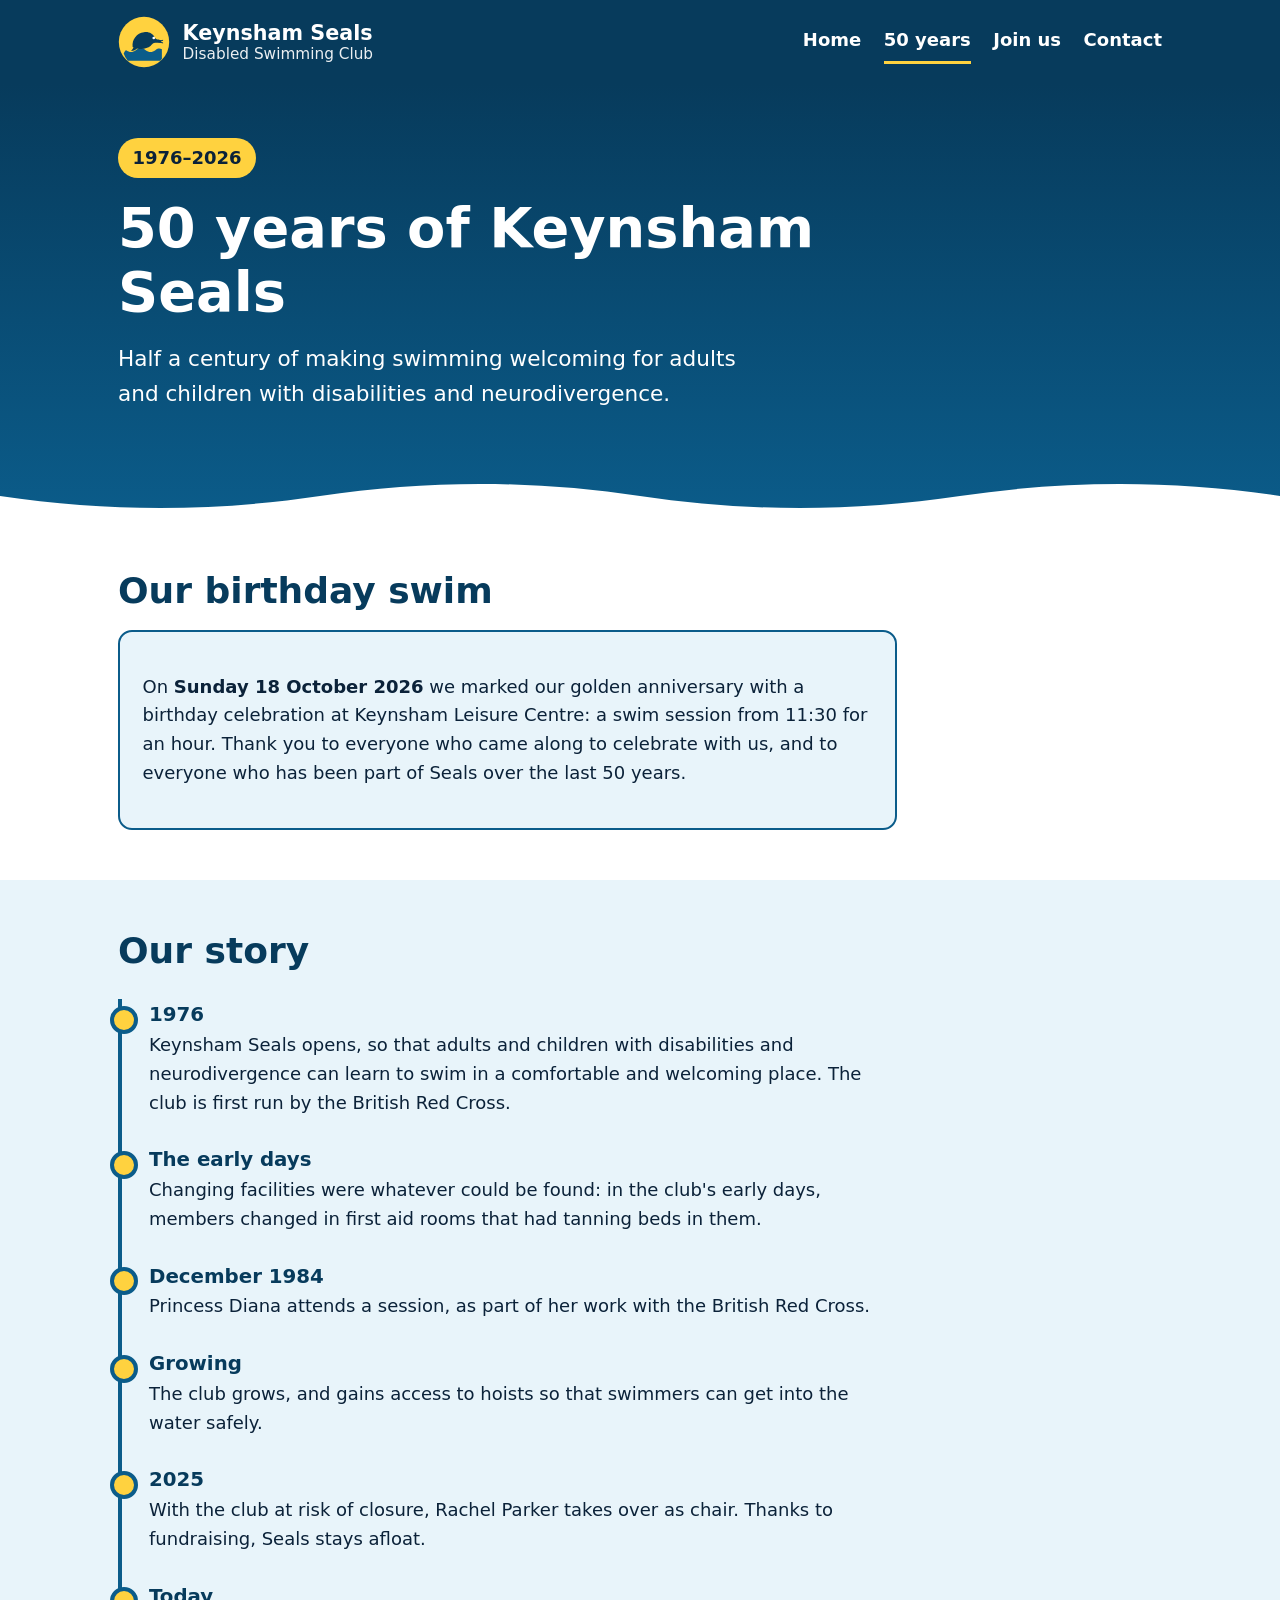
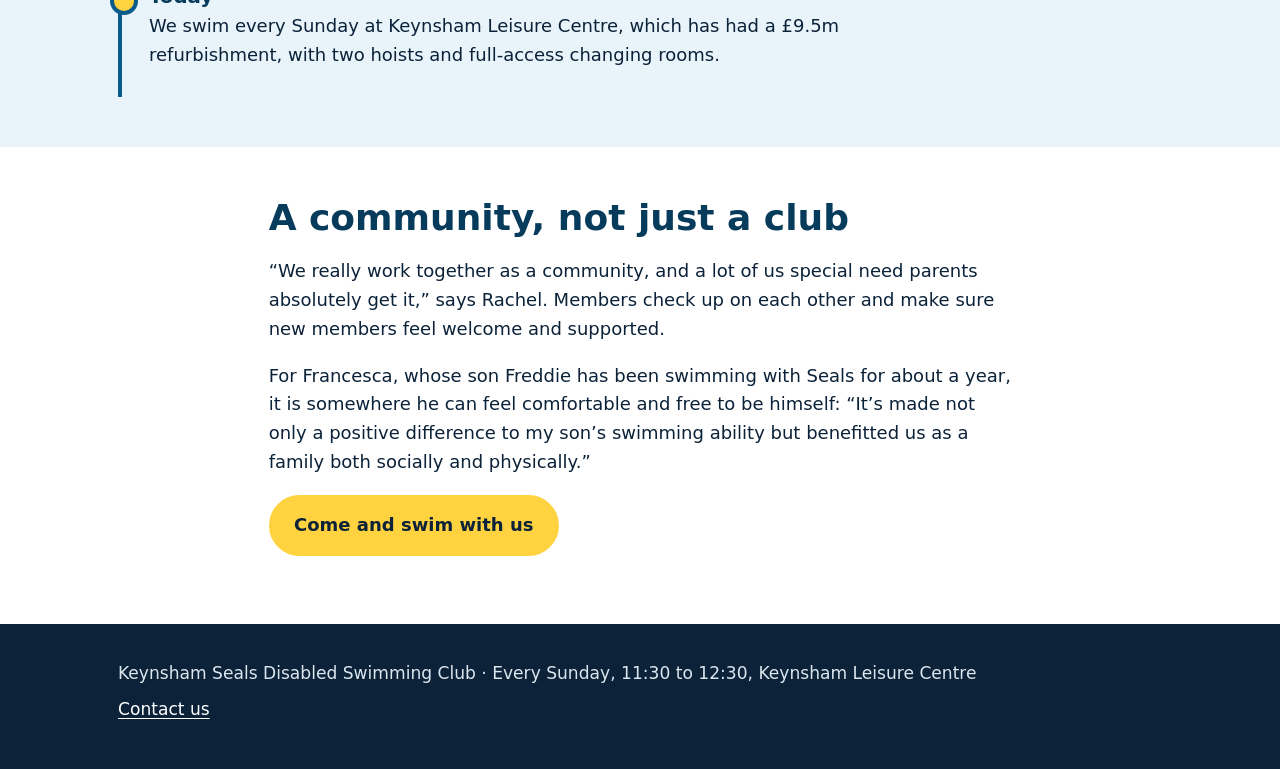
==== 50-years.html @ 0f0147cb "Keynsham Seals website: home page and 50 years page A plain HTML and CSS site for Keynsham Seals Dis" ====
<!doctype html>
<html lang="en-GB">
<head>
  <meta charset="utf-8">
  <meta name="viewport" content="width=device-width, initial-scale=1">
  <title>50 years of Keynsham Seals</title>
  <meta name="description" content="Keynsham Seals Disabled Swimming Club celebrated 50 years with a birthday swim at Keynsham Leisure Centre on Sunday 18 October 2026.">
  <link rel="icon" href="img/seal.svg" type="image/svg+xml">
  <link rel="stylesheet" href="css/site.css">
  <meta property="og:title" content="50 years of Keynsham Seals">
  <meta property="og:description" content="From 1976 to our birthday swim on 18 October 2026.">
  <meta property="og:type" content="article">
  <meta property="og:url" content="https://keynshamseals.org/50-years.html">
</head>
<body>
  <a class="skip-link" href="#main">Skip to content</a>

  <header class="site-header">
    <div class="wrap">
      <a class="brand" href="./">
        <img src="img/seal.svg" alt="" width="52" height="52">
        <span>Keynsham Seals<small>Disabled Swimming Club</small></span>
      </a>
      <nav class="site-nav" aria-label="Main">
        <ul>
          <li><a href="./">Home</a></li>
          <li><a href="50-years.html" aria-current="page">50 years</a></li>
          <li><a href="./#join">Join us</a></li>
          <li><a href="./#contact">Contact</a></li>
        </ul>
      </nav>
    </div>
  </header>

  <main id="main">
    <div class="hero">
      <div class="wrap">
        <span class="badge">1976–2026</span>
        <h1>50 years of Keynsham Seals</h1>
        <p>Half a century of making swimming welcoming for adults and children with disabilities and neurodivergence.</p>
      </div>
      <svg class="waves" viewBox="0 0 1440 48" preserveAspectRatio="none" aria-hidden="true" focusable="false">
        <path d="M0 24c120 16 240 16 360 0s240-16 360 0 240 16 360 0 240-16 360 0v24H0z" fill="#ffffff"/>
      </svg>
    </div>

    <section aria-labelledby="birthday-heading">
      <div class="wrap">
        <h2 id="birthday-heading">Our birthday swim</h2>
        <div class="notice">
          <p>On <strong>Sunday 18 October 2026</strong> we marked our golden anniversary with a birthday celebration at Keynsham Leisure Centre: a swim session from 11:30 for an hour. Thank you to everyone who came along to celebrate with us, and to everyone who has been part of Seals over the last 50 years.</p>
        </div>
      </div>
    </section>

    <section class="tint" aria-labelledby="story-heading">
      <div class="wrap">
        <h2 id="story-heading">Our story</h2>
        <ol class="timeline">
          <li>
            <span class="when">1976</span>
            Keynsham Seals opens, so that adults and children with disabilities and neurodivergence can learn to swim in a comfortable and welcoming place. The club is first run by the British Red Cross.
          </li>
          <li>
            <span class="when">The early days</span>
            Changing facilities were whatever could be found: in the club's early days, members changed in first aid rooms that had tanning beds in them.
          </li>
          <li>
            <span class="when">December 1984</span>
            Princess Diana attends a session, as part of her work with the British Red Cross.
          </li>
          <li>
            <span class="when">Growing</span>
            The club grows, and gains access to hoists so that swimmers can get into the water safely.
          </li>
          <li>
            <span class="when">2025</span>
            With the club at risk of closure, Rachel Parker takes over as chair. Thanks to fundraising, Seals stays afloat.
          </li>
          <li>
            <span class="when">Today</span>
            We swim every Sunday at Keynsham Leisure Centre, which has had a £9.5m refurbishment, with two hoists and full-access changing rooms.
          </li>
        </ol>
      </div>
    </section>

    <section aria-labelledby="community-heading">
      <div class="wrap prose">
        <h2 id="community-heading">A community, not just a club</h2>
        <p>“We really work together as a community, and a lot of us special need parents absolutely get it,” says Rachel. Members check up on each other and make sure new members feel welcome and supported.</p>
        <p>For Francesca, whose son Freddie has been swimming with Seals for about a year, it is somewhere he can feel comfortable and free to be himself: “It’s made not only a positive difference to my son’s swimming ability but benefitted us as a family both socially and physically.”</p>
        <p><a class="button" href="./#join">Come and swim with us</a></p>
      </div>
    </section>
  </main>

  <footer class="site-footer">
    <div class="wrap">
      <p>Keynsham Seals Disabled Swimming Club · Every Sunday, 11:30 to 12:30, Keynsham Leisure Centre</p>
      <p><a href="./#contact">Contact us</a></p>
    </div>
  </footer>
</body>
</html>
---- css/site.css ----
/* Keynsham Seals: one stylesheet for every page. Large type, strong contrast (every text colour passes
   WCAG AA on its background), visible focus, and nothing that moves for anyone who asks for less motion. */

:root {
  --ink: #0b2239;
  --ink-soft: #33495f;
  --paper: #ffffff;
  --sea: #0b5c8a;
  --sea-deep: #073b5c;
  --foam: #e8f4fa;
  --sun: #ffd23f;
  --line: #c9dbe6;
  --focus: #ffbf00;
  --radius: 14px;
  --measure: 68ch;
  font-size: 112.5%;
}

* { box-sizing: border-box; }

html { scroll-behavior: smooth; }
@media (prefers-reduced-motion: reduce) { html { scroll-behavior: auto; } }

body {
  margin: 0;
  background: var(--paper);
  color: var(--ink);
  font-family: system-ui, -apple-system, "Segoe UI", Roboto, "Helvetica Neue", Arial, sans-serif;
  line-height: 1.6;
}

a { color: var(--sea); text-underline-offset: 0.18em; }
a:hover { color: var(--sea-deep); }
:focus-visible { outline: 4px solid var(--focus); outline-offset: 3px; border-radius: 4px; }

.skip-link {
  position: absolute; left: 1rem; top: -4rem; z-index: 10;
  background: var(--ink); color: var(--paper); padding: 0.75rem 1rem; border-radius: 8px;
}
.skip-link:focus { top: 1rem; }

.wrap { max-width: 1080px; margin: 0 auto; padding: 0 1rem; }

/* Header and navigation */
.site-header { background: var(--sea-deep); color: var(--paper); }
.site-header .wrap { display: flex; flex-wrap: wrap; align-items: center; justify-content: space-between; gap: 0.75rem; padding-top: 0.9rem; padding-bottom: 0.9rem; }
.brand { display: flex; align-items: center; gap: 0.7rem; color: var(--paper); text-decoration: none; font-weight: 700; font-size: 1.15rem; line-height: 1.2; }
.brand:hover { color: var(--paper); }
.brand img { width: 52px; height: 52px; flex: none; }
.brand small { display: block; font-weight: 400; font-size: 0.85rem; opacity: 0.92; }
.site-nav ul { list-style: none; margin: 0; padding: 0; display: flex; flex-wrap: wrap; gap: 0.25rem 1.25rem; }
.site-nav a { color: var(--paper); font-weight: 600; text-decoration: none; padding: 0.35rem 0; display: inline-block; border-bottom: 3px solid transparent; }
.site-nav a:hover, .site-nav a[aria-current="page"] { border-bottom-color: var(--sun); color: var(--paper); }

/* Hero */
.hero { background: linear-gradient(180deg, var(--sea-deep) 0%, var(--sea) 100%); color: var(--paper); padding: 3rem 0 4.5rem; position: relative; overflow: hidden; }
.hero h1 { font-size: clamp(2rem, 5vw, 3.1rem); line-height: 1.15; margin: 0 0 1rem; max-width: 20ch; }
.hero p { font-size: 1.2rem; max-width: 46ch; margin: 0 0 1.5rem; }
.hero .waves { position: absolute; left: 0; right: 0; bottom: -1px; width: 100%; height: 48px; display: block; }

.badge { display: inline-block; background: var(--sun); color: var(--ink); font-weight: 700; padding: 0.3rem 0.8rem; border-radius: 999px; margin-bottom: 1rem; }

.button { display: inline-block; background: var(--sun); color: var(--ink); font-weight: 700; text-decoration: none; padding: 0.8rem 1.3rem; border-radius: 999px; border: 2px solid var(--sun); }
.button:hover { background: var(--paper); color: var(--ink); }
.button.ghost { background: transparent; color: var(--paper); border-color: var(--paper); margin-left: 0.5rem; }
.button.ghost:hover { background: var(--paper); color: var(--ink); }

/* Sections */
main section { padding: 2.75rem 0; }
main section.tint { background: var(--foam); }
h2 { font-size: clamp(1.5rem, 3.5vw, 2rem); line-height: 1.2; margin: 0 0 1rem; color: var(--sea-deep); }
h3 { font-size: 1.2rem; margin: 0 0 0.5rem; color: var(--sea-deep); }
.prose { max-width: var(--measure); }
.prose p { margin: 0 0 1rem; }

.cards { display: grid; grid-template-columns: repeat(auto-fit, minmax(240px, 1fr)); gap: 1rem; margin-top: 1.25rem; }
.card { background: var(--paper); border: 2px solid var(--line); border-radius: var(--radius); padding: 1.25rem; }
.card p { margin: 0; }
.card .big { font-size: 1.35rem; font-weight: 700; color: var(--ink); margin-bottom: 0.25rem; }

/* Quotes */
.quotes { display: grid; grid-template-columns: repeat(auto-fit, minmax(280px, 1fr)); gap: 1rem; margin-top: 1.25rem; }
figure.quote { margin: 0; background: var(--paper); border-left: 6px solid var(--sea); border-radius: 0 var(--radius) var(--radius) 0; padding: 1.25rem 1.25rem 1rem; }
figure.quote blockquote { margin: 0 0 0.75rem; font-size: 1.1rem; }
figure.quote figcaption { color: var(--ink-soft); font-size: 0.95rem; }

/* Contact */
.contact-list { list-style: none; padding: 0; margin: 1rem 0 0; display: grid; gap: 0.75rem; }
.contact-list li { display: flex; flex-wrap: wrap; gap: 0.25rem 0.75rem; align-items: baseline; }
.contact-list strong { min-width: 9ch; }
.contact-list a { font-size: 1.15rem; font-weight: 600; word-break: break-word; }

/* Timeline (50 years page) */
.timeline { list-style: none; margin: 1.5rem 0 0; padding: 0; border-left: 4px solid var(--sea); }
.timeline li { position: relative; padding: 0 0 1.5rem 1.5rem; max-width: var(--measure); }
.timeline li::before { content: ""; position: absolute; left: -12px; top: 0.35rem; width: 20px; height: 20px; border-radius: 50%; background: var(--sun); border: 4px solid var(--sea); }
.timeline .when { display: block; font-weight: 700; color: var(--sea-deep); font-size: 1.1rem; }

.notice { background: var(--foam); border: 2px solid var(--sea); border-radius: var(--radius); padding: 1.25rem; max-width: var(--measure); }

/* Footer */
.site-footer { background: var(--ink); color: #dbe6ee; padding: 2rem 0; font-size: 0.95rem; }
.site-footer a { color: #ffffff; }
.site-footer p { margin: 0 0 0.5rem; }

@media (max-width: 560px) {
  .button.ghost { margin: 0.75rem 0 0; }
  .hero { padding: 2.25rem 0 3.75rem; }
}
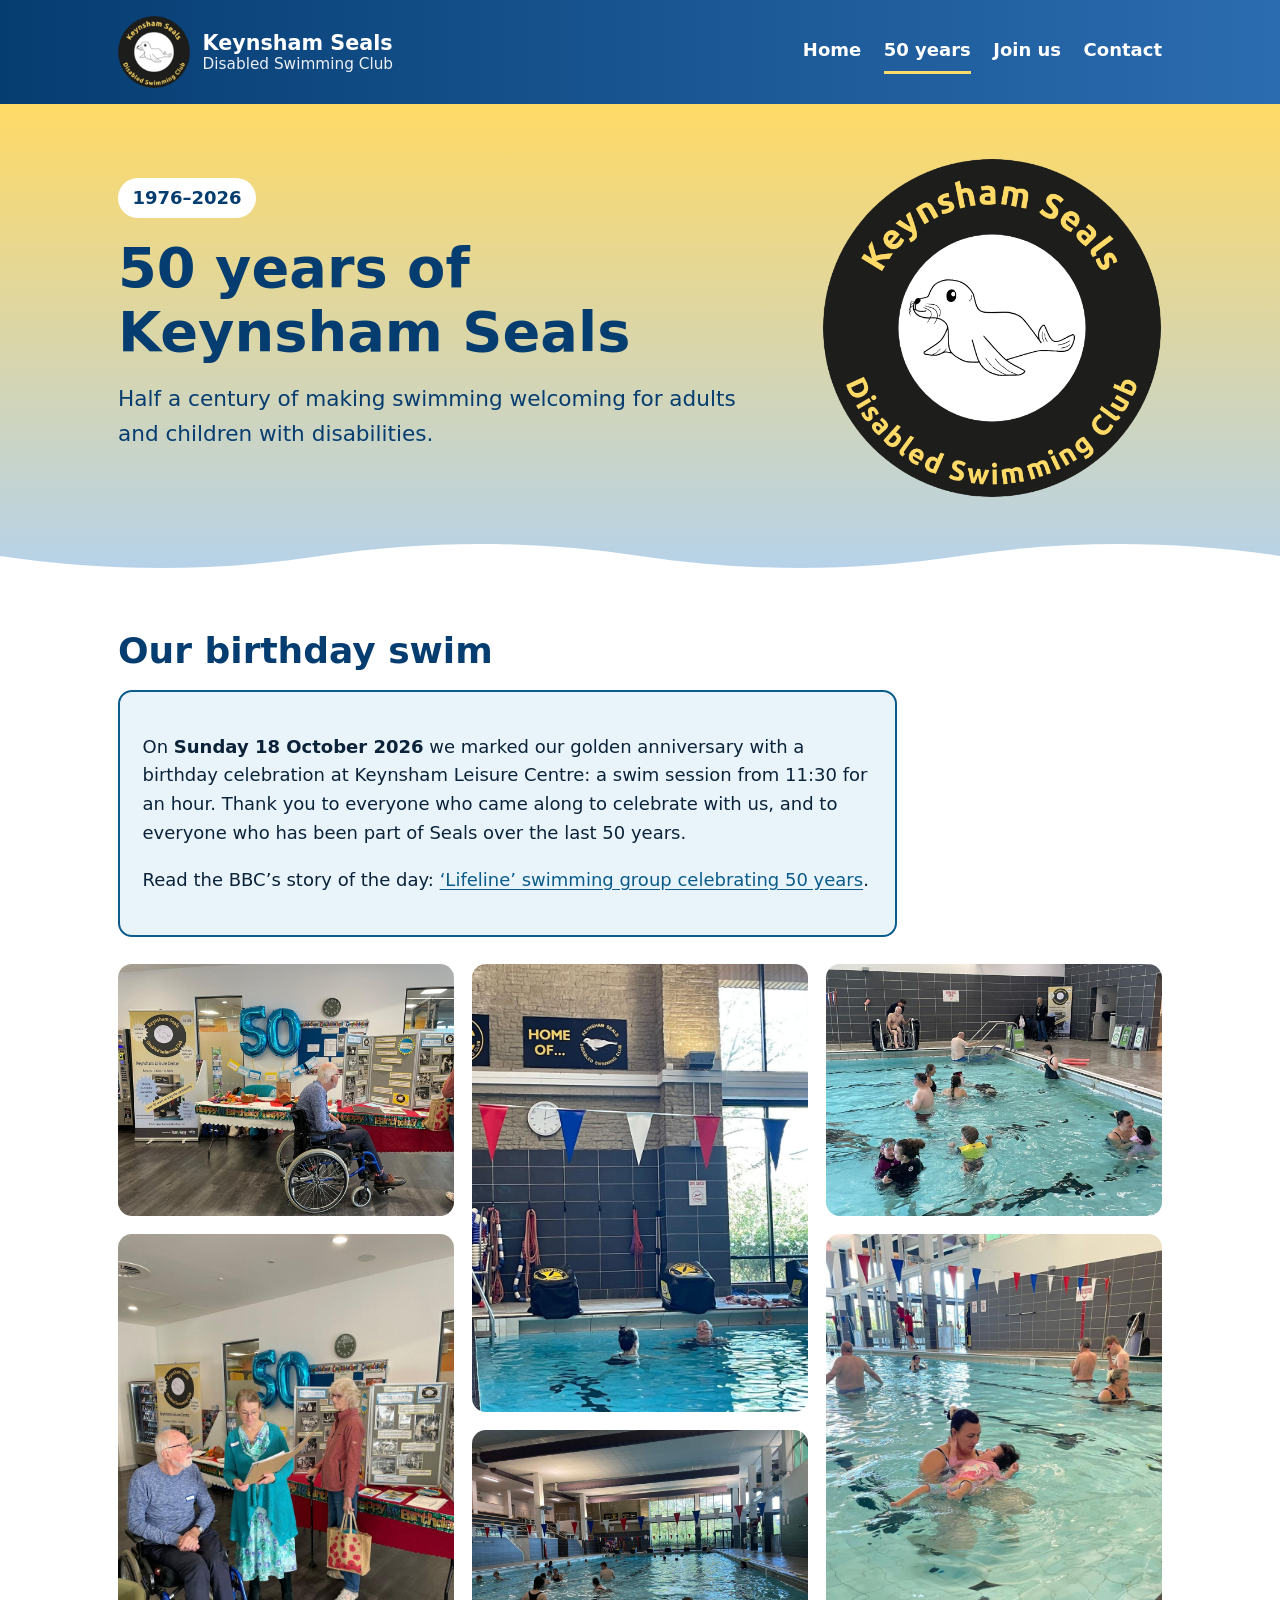
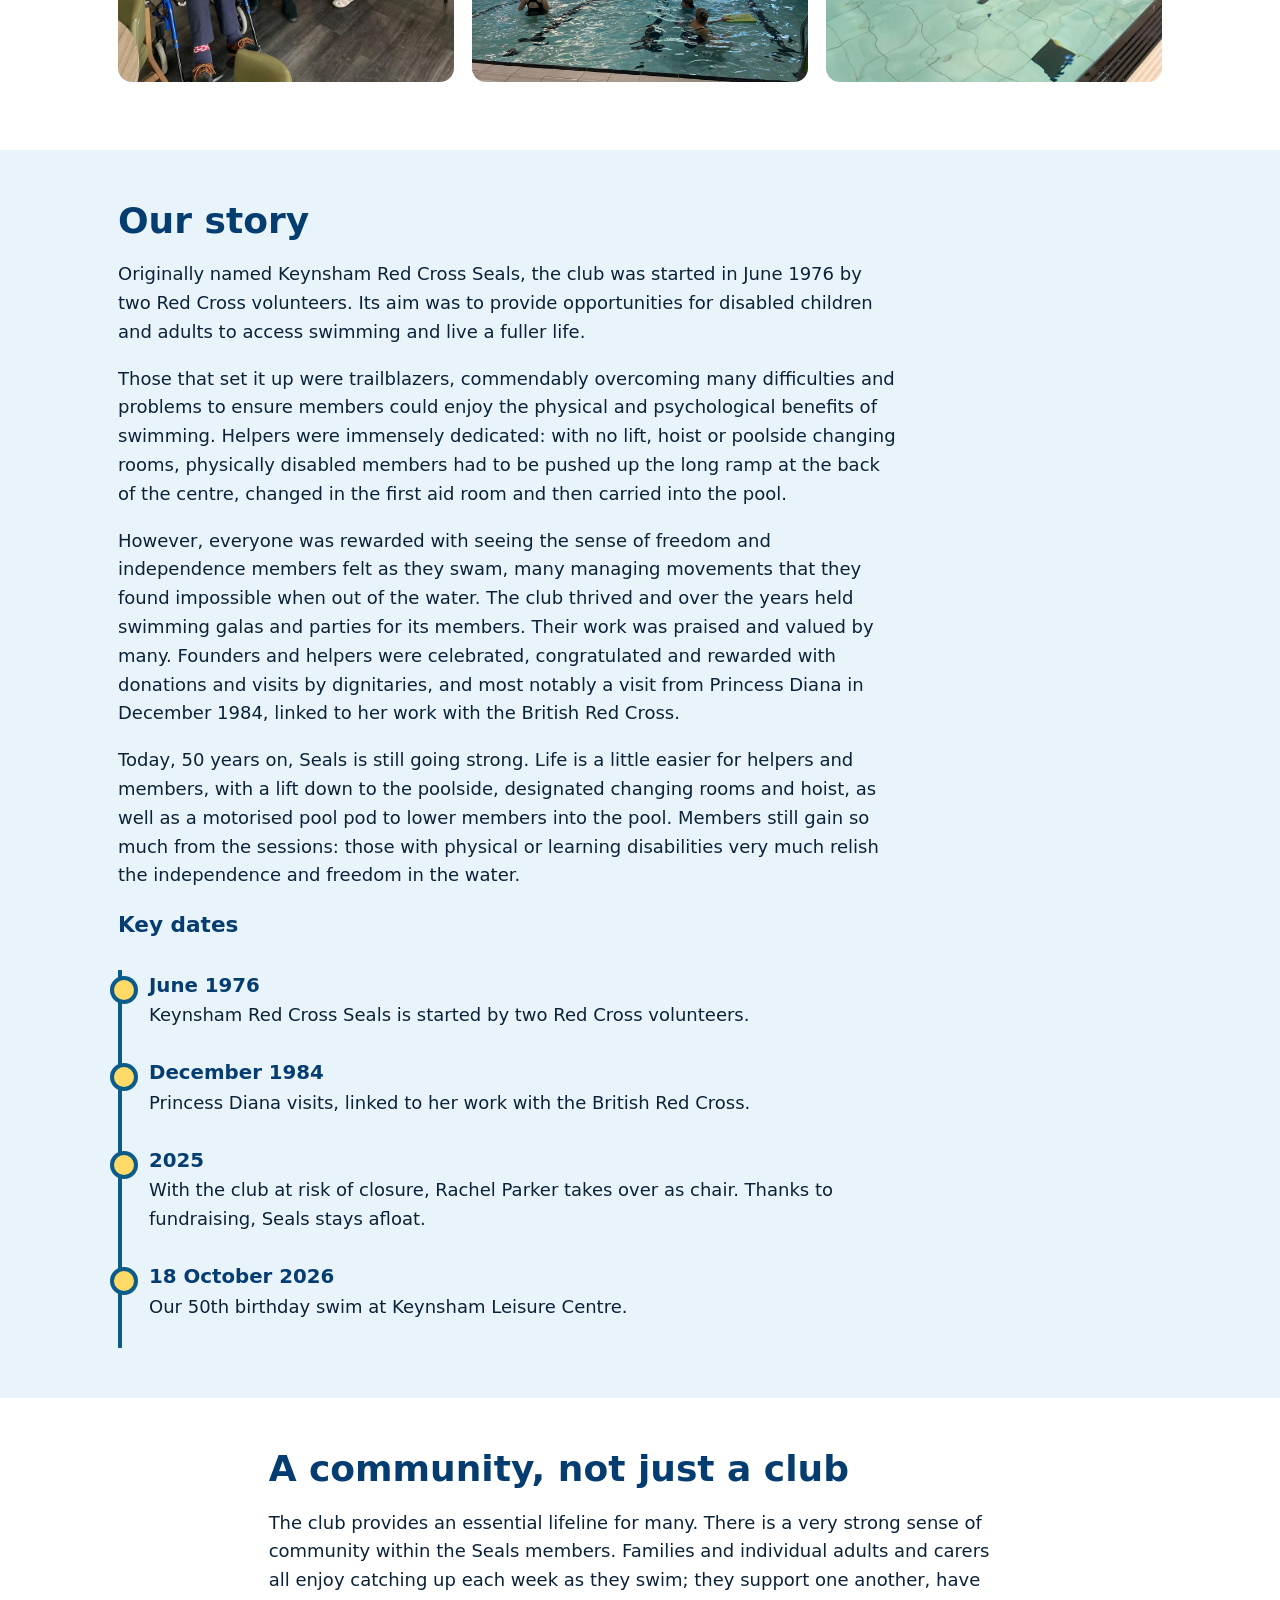
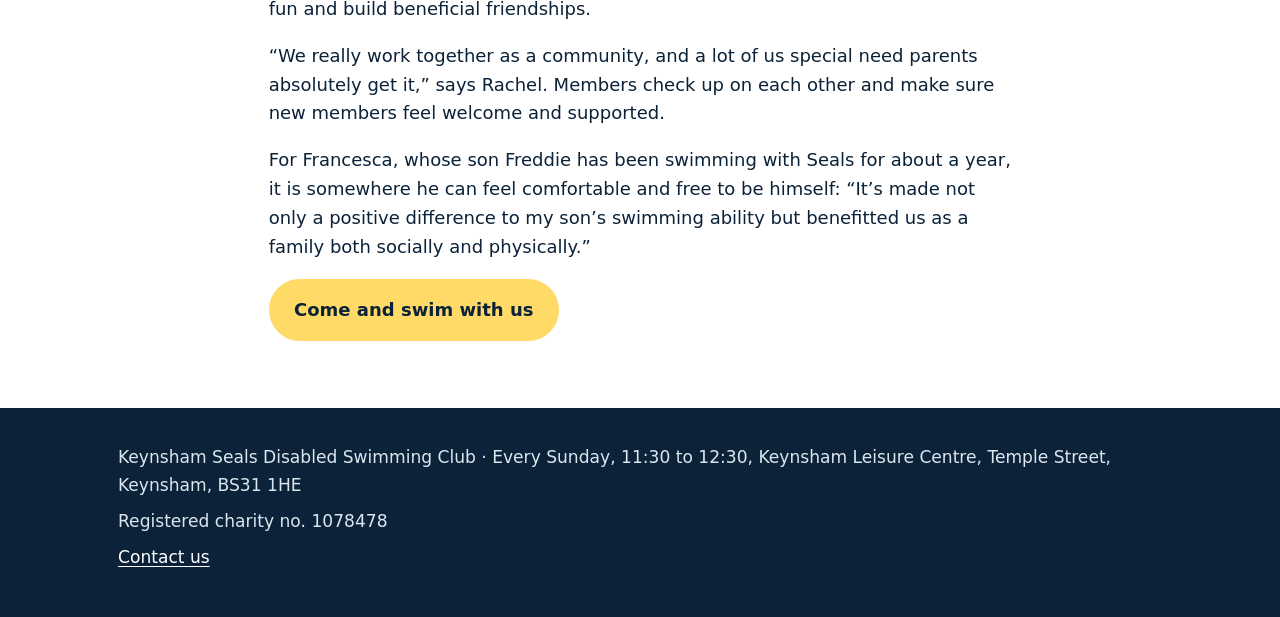
==== commit 346d4594: "Rachel's changes, club logo, party photos and banner colours - Text changes from Rachel: contacts, f" ====
--- a/50-years.html
+++ b/50-years.html
@@ -5,8 +5,8 @@
   <meta name="viewport" content="width=device-width, initial-scale=1">
   <title>50 years of Keynsham Seals</title>
   <meta name="description" content="Keynsham Seals Disabled Swimming Club celebrated 50 years with a birthday swim at Keynsham Leisure Centre on Sunday 18 October 2026.">
-  <link rel="icon" href="img/seal.svg" type="image/svg+xml">
-  <link rel="stylesheet" href="css/site.css">
+  <link rel="icon" href="img/logo-64.png?v=2026101804" type="image/png">
+  <link rel="stylesheet" href="css/site.css?v=2026101804">
   <meta property="og:title" content="50 years of Keynsham Seals">
   <meta property="og:description" content="From 1976 to our birthday swim on 18 October 2026.">
   <meta property="og:type" content="article">
@@ -18,7 +18,7 @@
   <header class="site-header">
     <div class="wrap">
       <a class="brand" href="./">
-        <img src="img/seal.svg" alt="" width="52" height="52">
+        <img src="img/logo-104.png?v=2026101804" alt="" width="72" height="72">
         <span>Keynsham Seals<small>Disabled Swimming Club</small></span>
       </a>
       <nav class="site-nav" aria-label="Main">
@@ -34,10 +34,13 @@
 
   <main id="main">
     <div class="hero">
-      <div class="wrap">
-        <span class="badge">1976–2026</span>
-        <h1>50 years of Keynsham Seals</h1>
-        <p>Half a century of making swimming welcoming for adults and children with disabilities and neurodivergence.</p>
+      <div class="wrap hero-grid">
+        <img class="hero-logo" src="img/logo.png?v=2026101804" alt="" width="600" height="600">
+        <div>
+          <span class="badge">1976–2026</span>
+          <h1>50 years of Keynsham Seals</h1>
+          <p>Half a century of making swimming welcoming for adults and children with disabilities.</p>
+        </div>
       </div>
       <svg class="waves" viewBox="0 0 1440 48" preserveAspectRatio="none" aria-hidden="true" focusable="false">
         <path d="M0 24c120 16 240 16 360 0s240-16 360 0 240 16 360 0 240-16 360 0v24H0z" fill="#ffffff"/>
@@ -49,37 +52,57 @@
         <h2 id="birthday-heading">Our birthday swim</h2>
         <div class="notice">
           <p>On <strong>Sunday 18 October 2026</strong> we marked our golden anniversary with a birthday celebration at Keynsham Leisure Centre: a swim session from 11:30 for an hour. Thank you to everyone who came along to celebrate with us, and to everyone who has been part of Seals over the last 50 years.</p>
+          <p>Read the BBC’s story of the day: <a href="https://www.bbc.co.uk/news/articles/crd6d2qd36lxo">‘Lifeline’ swimming group celebrating 50 years</a>.</p>
+        </div>
+        <div class="gallery">
+          <figure class="photo">
+            <img src="img/birthday-50.jpg" alt="The birthday table with the club banner, gold 50 balloons and a Happy 50th Birthday sign" width="1200" height="900" loading="lazy">
+          </figure>
+          <figure class="photo">
+            <img src="img/birthday-display.jpg" alt="Members beside the 1976 to 2026 display board and balloons" width="900" height="1200" loading="lazy">
+          </figure>
+          <figure class="photo">
+            <img src="img/home-of-seals.jpg" alt="The Home of Keynsham Seals sign above the pool, with bunting and swimmers" width="900" height="1200" loading="lazy">
+          </figure>
+          <figure class="photo">
+            <img src="img/main-pool.jpg" alt="The main pool decorated with bunting for the birthday swim" width="1200" height="900" loading="lazy">
+          </figure>
+          <figure class="photo">
+            <img src="img/pool-session.jpg" alt="Swimmers enjoying the birthday session in the main pool" width="1200" height="900" loading="lazy">
+          </figure>
+          <figure class="photo">
+            <img src="img/swimming-together.jpg" alt="A parent holding a young swimmer in the pool" width="900" height="1200" loading="lazy">
+          </figure>
         </div>
       </div>
     </section>
 
     <section class="tint" aria-labelledby="story-heading">
       <div class="wrap">
-        <h2 id="story-heading">Our story</h2>
+        <div class="prose">
+          <h2 id="story-heading">Our story</h2>
+          <p>Originally named Keynsham Red Cross Seals, the club was started in June 1976 by two Red Cross volunteers. Its aim was to provide opportunities for disabled children and adults to access swimming and live a fuller life.</p>
+          <p>Those that set it up were trailblazers, commendably overcoming many difficulties and problems to ensure members could enjoy the physical and psychological benefits of swimming. Helpers were immensely dedicated: with no lift, hoist or poolside changing rooms, physically disabled members had to be pushed up the long ramp at the back of the centre, changed in the first aid room and then carried into the pool.</p>
+          <p>However, everyone was rewarded with seeing the sense of freedom and independence members felt as they swam, many managing movements that they found impossible when out of the water. The club thrived and over the years held swimming galas and parties for its members. Their work was praised and valued by many. Founders and helpers were celebrated, congratulated and rewarded with donations and visits by dignitaries, and most notably a visit from Princess Diana in December 1984, linked to her work with the British Red Cross.</p>
+          <p>Today, 50 years on, Seals is still going strong. Life is a little easier for helpers and members, with a lift down to the poolside, designated changing rooms and hoist, as well as a motorised pool pod to lower members into the pool. Members still gain so much from the sessions: those with physical or learning disabilities very much relish the independence and freedom in the water.</p>
+        </div>
+        <h3>Key dates</h3>
         <ol class="timeline">
           <li>
-            <span class="when">1976</span>
-            Keynsham Seals opens, so that adults and children with disabilities and neurodivergence can learn to swim in a comfortable and welcoming place. The club is first run by the British Red Cross.
-          </li>
-          <li>
-            <span class="when">The early days</span>
-            Changing facilities were whatever could be found: in the club's early days, members changed in first aid rooms that had tanning beds in them.
+            <span class="when">June 1976</span>
+            Keynsham Red Cross Seals is started by two Red Cross volunteers.
           </li>
           <li>
             <span class="when">December 1984</span>
-            Princess Diana attends a session, as part of her work with the British Red Cross.
-          </li>
-          <li>
-            <span class="when">Growing</span>
-            The club grows, and gains access to hoists so that swimmers can get into the water safely.
+            Princess Diana visits, linked to her work with the British Red Cross.
           </li>
           <li>
             <span class="when">2025</span>
             With the club at risk of closure, Rachel Parker takes over as chair. Thanks to fundraising, Seals stays afloat.
           </li>
           <li>
-            <span class="when">Today</span>
-            We swim every Sunday at Keynsham Leisure Centre, which has had a £9.5m refurbishment, with two hoists and full-access changing rooms.
+            <span class="when">18 October 2026</span>
+            Our 50th birthday swim at Keynsham Leisure Centre.
           </li>
         </ol>
       </div>
@@ -88,6 +111,7 @@
     <section aria-labelledby="community-heading">
       <div class="wrap prose">
         <h2 id="community-heading">A community, not just a club</h2>
+        <p>The club provides an essential lifeline for many. There is a very strong sense of community within the Seals members. Families and individual adults and carers all enjoy catching up each week as they swim; they support one another, have fun and build beneficial friendships.</p>
         <p>“We really work together as a community, and a lot of us special need parents absolutely get it,” says Rachel. Members check up on each other and make sure new members feel welcome and supported.</p>
         <p>For Francesca, whose son Freddie has been swimming with Seals for about a year, it is somewhere he can feel comfortable and free to be himself: “It’s made not only a positive difference to my son’s swimming ability but benefitted us as a family both socially and physically.”</p>
         <p><a class="button" href="./#join">Come and swim with us</a></p>
@@ -97,7 +121,8 @@
 
   <footer class="site-footer">
     <div class="wrap">
-      <p>Keynsham Seals Disabled Swimming Club · Every Sunday, 11:30 to 12:30, Keynsham Leisure Centre</p>
+      <p>Keynsham Seals Disabled Swimming Club · Every Sunday, 11:30 to 12:30, Keynsham Leisure Centre, Temple Street, Keynsham, BS31 1HE</p>
+      <p>Registered charity no. 1078478</p>
       <p><a href="./#contact">Contact us</a></p>
     </div>
   </footer>
--- a/css/site.css
+++ b/css/site.css
@@ -6,9 +6,11 @@
   --ink-soft: #33495f;
   --paper: #ffffff;
   --sea: #0b5c8a;
-  --sea-deep: #073b5c;
+  --sea-deep: #063d71;
+  --sea-light: #2b6cb0;
+  --sky: #b5d2ec;
   --foam: #e8f4fa;
-  --sun: #ffd23f;
+  --sun: #ffda66;
   --line: #c9dbe6;
   --focus: #ffbf00;
   --radius: 14px;
@@ -42,18 +44,19 @@
 .wrap { max-width: 1080px; margin: 0 auto; padding: 0 1rem; }
 
 /* Header and navigation */
-.site-header { background: var(--sea-deep); color: var(--paper); }
+.site-header { background: linear-gradient(90deg, var(--sea-deep) 0%, var(--sea-light) 100%); color: var(--paper); }
 .site-header .wrap { display: flex; flex-wrap: wrap; align-items: center; justify-content: space-between; gap: 0.75rem; padding-top: 0.9rem; padding-bottom: 0.9rem; }
 .brand { display: flex; align-items: center; gap: 0.7rem; color: var(--paper); text-decoration: none; font-weight: 700; font-size: 1.15rem; line-height: 1.2; }
 .brand:hover { color: var(--paper); }
-.brand img { width: 52px; height: 52px; flex: none; }
+.brand img { width: 72px; height: 72px; flex: none; }
 .brand small { display: block; font-weight: 400; font-size: 0.85rem; opacity: 0.92; }
 .site-nav ul { list-style: none; margin: 0; padding: 0; display: flex; flex-wrap: wrap; gap: 0.25rem 1.25rem; }
 .site-nav a { color: var(--paper); font-weight: 600; text-decoration: none; padding: 0.35rem 0; display: inline-block; border-bottom: 3px solid transparent; }
 .site-nav a:hover, .site-nav a[aria-current="page"] { border-bottom-color: var(--sun); color: var(--paper); }
 
 /* Hero */
-.hero { background: linear-gradient(180deg, var(--sea-deep) 0%, var(--sea) 100%); color: var(--paper); padding: 3rem 0 4.5rem; position: relative; overflow: hidden; }
+/* The banner's colours: yellow at the top fading to light blue at the bottom, with dark-blue text. */
+.hero { background: linear-gradient(180deg, var(--sun) 0%, var(--sky) 100%); color: var(--sea-deep); padding: 3rem 0 4.5rem; position: relative; overflow: hidden; }
 .hero h1 { font-size: clamp(2rem, 5vw, 3.1rem); line-height: 1.15; margin: 0 0 1rem; max-width: 20ch; }
 .hero p { font-size: 1.2rem; max-width: 46ch; margin: 0 0 1.5rem; }
 .hero .waves { position: absolute; left: 0; right: 0; bottom: -1px; width: 100%; height: 48px; display: block; }
@@ -64,6 +67,26 @@
 .button:hover { background: var(--paper); color: var(--ink); }
 .button.ghost { background: transparent; color: var(--paper); border-color: var(--paper); margin-left: 0.5rem; }
 .button.ghost:hover { background: var(--paper); color: var(--ink); }
+.hero-grid { display: grid; grid-template-columns: minmax(0, 1fr) auto; gap: 2rem; align-items: center; }
+.hero-logo { grid-column: 2; grid-row: 1; width: clamp(220px, 28vw, 340px); height: auto; }
+.hero-grid > div { grid-column: 1; grid-row: 1; }
+@media (max-width: 760px) {
+  .hero-grid { grid-template-columns: 1fr; gap: 1.25rem; }
+  .hero-logo, .hero-grid > div { grid-column: 1; grid-row: auto; }
+  .hero-logo { width: 200px; justify-self: center; }
+}
+.hero .badge { background: var(--paper); color: var(--sea-deep); }
+.hero .button { background: var(--sea-deep); color: var(--paper); border-color: var(--sea-deep); }
+.hero .button:hover { background: var(--paper); color: var(--sea-deep); }
+.hero .button.ghost { background: transparent; color: var(--sea-deep); border-color: var(--sea-deep); }
+.hero .button.ghost:hover { background: var(--paper); }
+
+.fees { list-style: none; padding: 0; margin: 0 0 1.25rem; display: grid; gap: 0.5rem; }
+.fees li { background: var(--paper); border: 2px solid var(--line); border-radius: var(--radius); padding: 0.75rem 1rem; }
+.fees strong { color: var(--sea-deep); }
+address { font-style: normal; }
+.venue-link { display: inline-flex; align-items: center; gap: 0.75rem; margin-top: 0.9rem; font-weight: 600; }
+.venue-link img { width: 72px; height: auto; flex: none; }
 
 /* Sections */
 main section { padding: 2.75rem 0; }
@@ -96,6 +119,15 @@
 .timeline li::before { content: ""; position: absolute; left: -12px; top: 0.35rem; width: 20px; height: 20px; border-radius: 50%; background: var(--sun); border: 4px solid var(--sea); }
 .timeline .when { display: block; font-weight: 700; color: var(--sea-deep); font-size: 1.1rem; }
 
+/* Photos */
+.photo { margin: 0; }
+.photo img { display: block; width: 100%; height: auto; border-radius: var(--radius); }
+.photo figcaption { color: var(--ink-soft); font-size: 0.95rem; margin-top: 0.5rem; }
+.split { display: grid; grid-template-columns: minmax(0, 1fr) minmax(0, 340px); gap: 2rem; align-items: start; }
+.gallery { columns: 3 260px; column-gap: 1rem; margin-top: 1.5rem; }
+.gallery .photo { break-inside: avoid; margin-bottom: 1rem; }
+@media (max-width: 760px) { .split { grid-template-columns: 1fr; } .split .photo { max-width: 420px; } }
+
 .notice { background: var(--foam); border: 2px solid var(--sea); border-radius: var(--radius); padding: 1.25rem; max-width: var(--measure); }
 
 /* Footer */
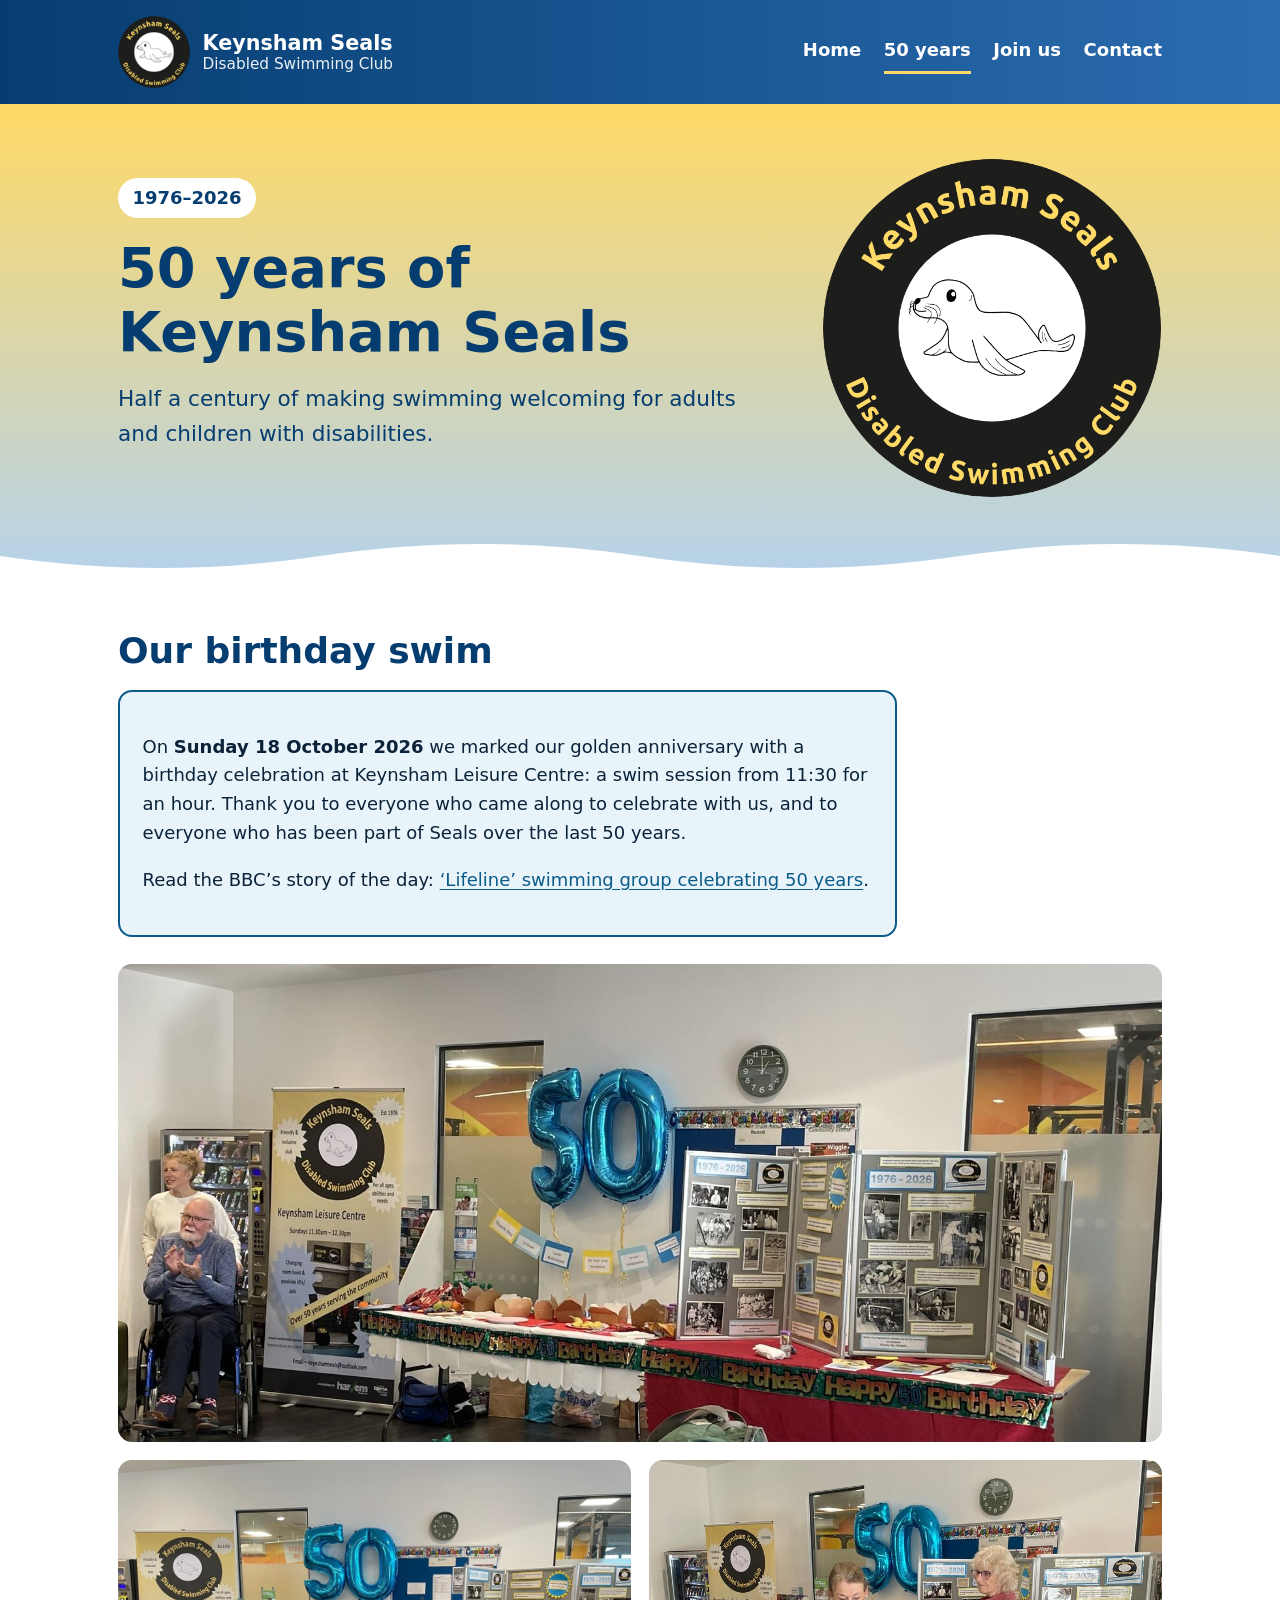
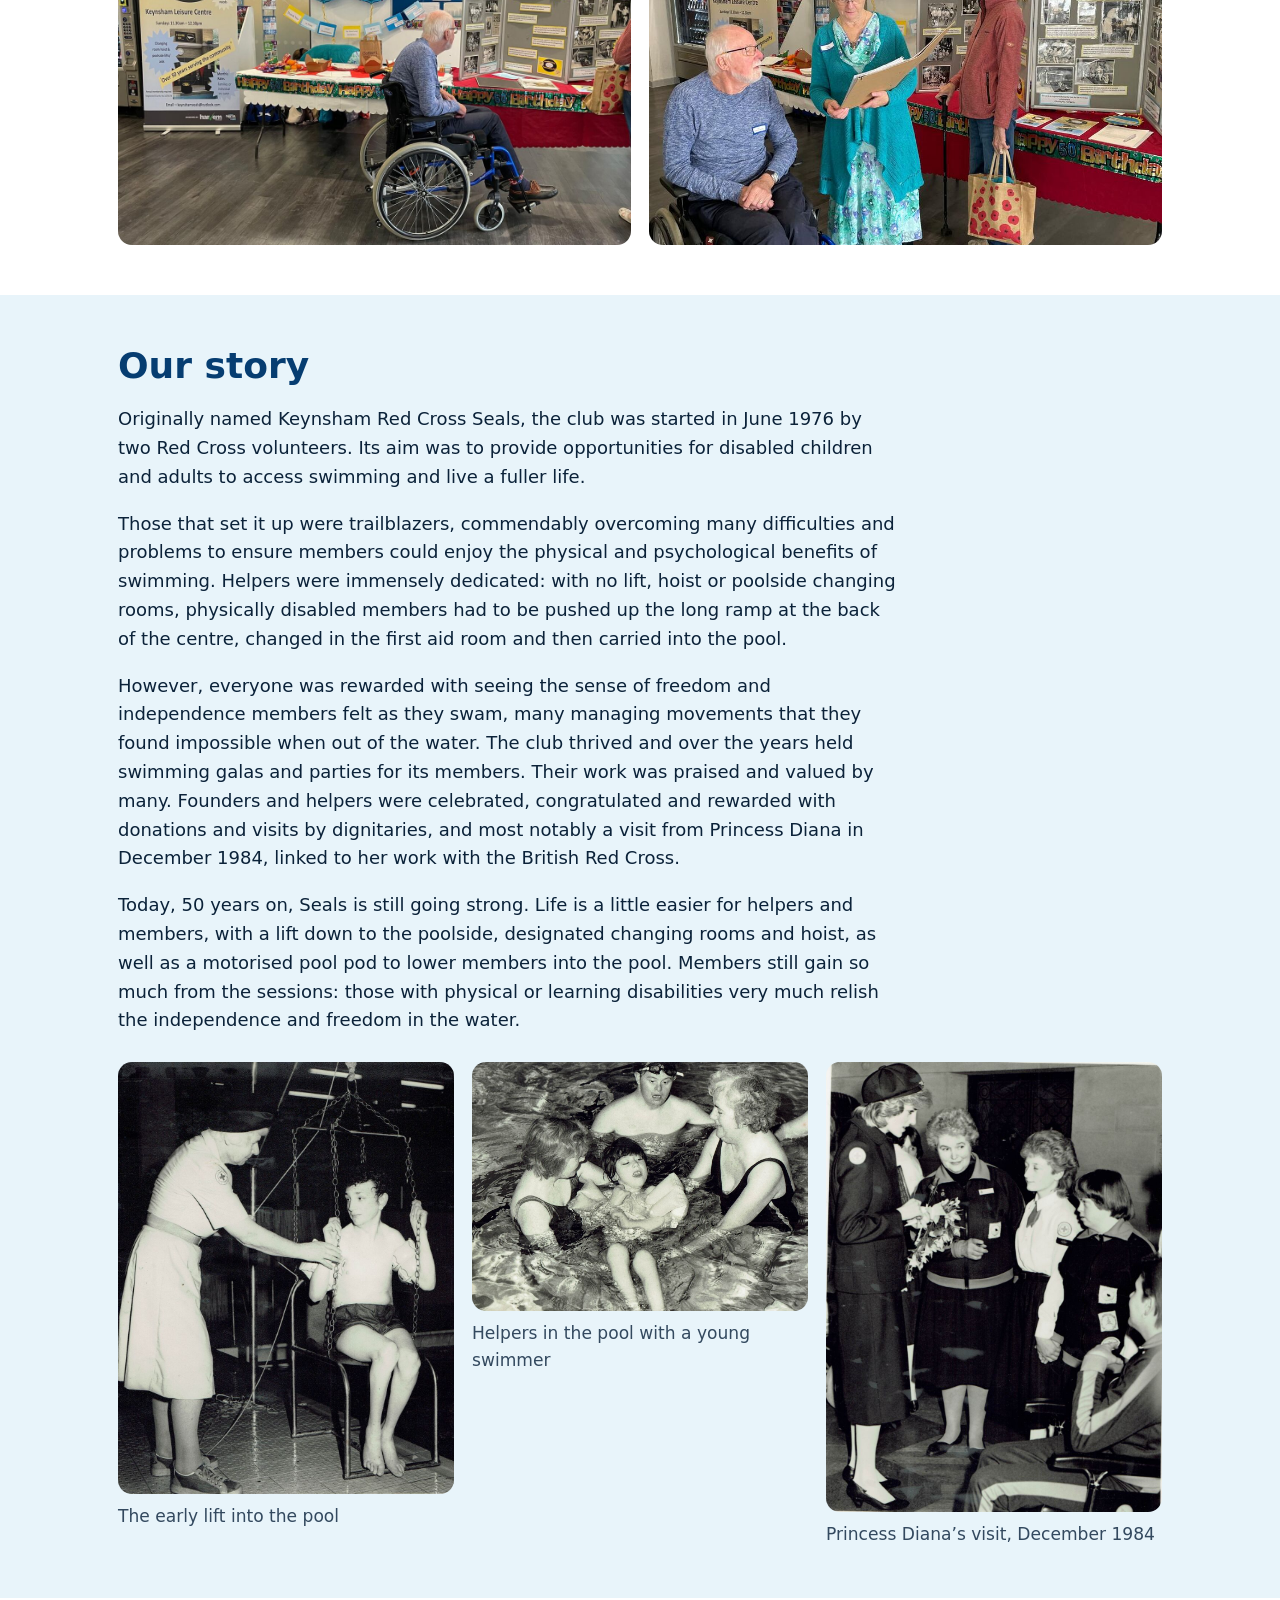
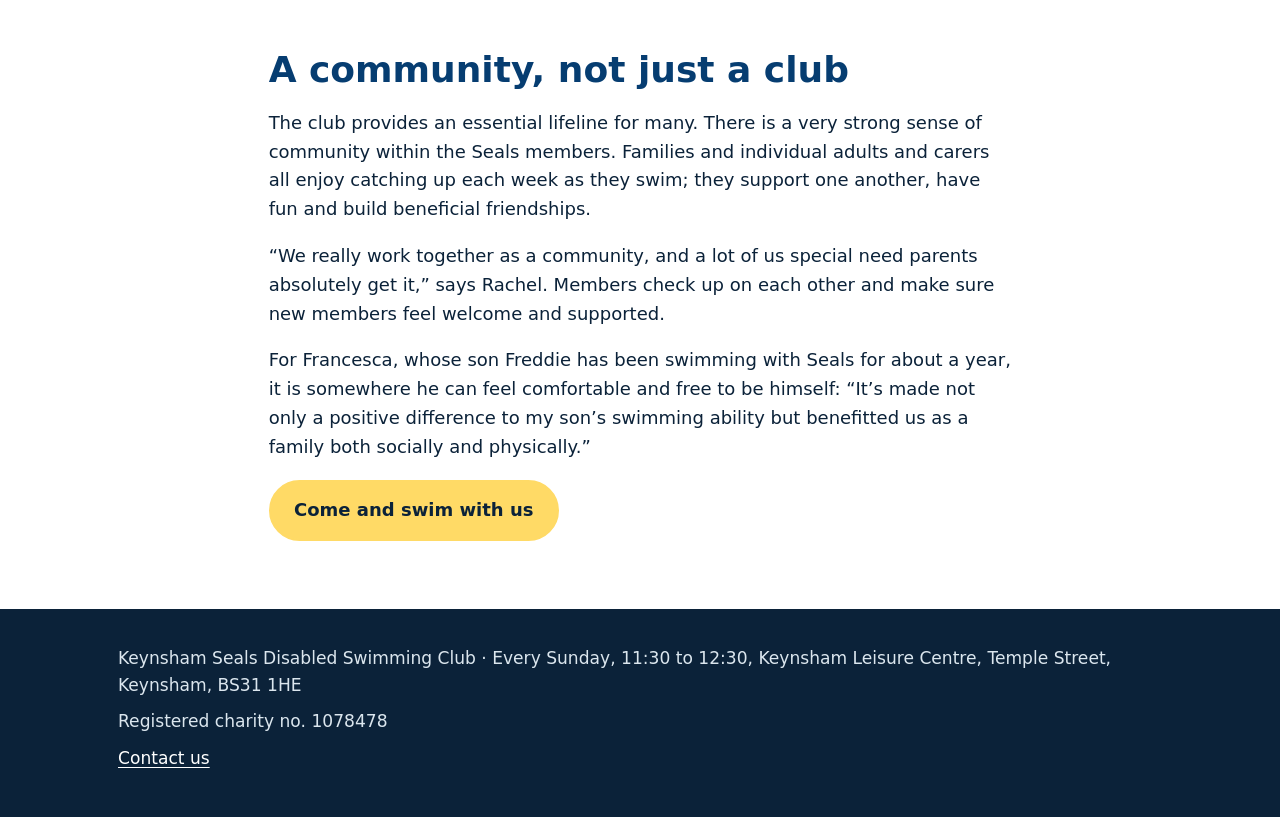
==== commit ebe6d5da: "Rachel's photo changes: early Red Cross photos, pool pod, Freya - 50 years page: key dates removed; " ====
--- a/50-years.html
+++ b/50-years.html
@@ -5,8 +5,8 @@
   <meta name="viewport" content="width=device-width, initial-scale=1">
   <title>50 years of Keynsham Seals</title>
   <meta name="description" content="Keynsham Seals Disabled Swimming Club celebrated 50 years with a birthday swim at Keynsham Leisure Centre on Sunday 18 October 2026.">
-  <link rel="icon" href="img/logo-64.png?v=2026101804" type="image/png">
-  <link rel="stylesheet" href="css/site.css?v=2026101804">
+  <link rel="icon" href="img/logo-64.png?v=2026101808" type="image/png">
+  <link rel="stylesheet" href="css/site.css?v=2026101808">
   <meta property="og:title" content="50 years of Keynsham Seals">
   <meta property="og:description" content="From 1976 to our birthday swim on 18 October 2026.">
   <meta property="og:type" content="article">
@@ -18,7 +18,7 @@
   <header class="site-header">
     <div class="wrap">
       <a class="brand" href="./">
-        <img src="img/logo-104.png?v=2026101804" alt="" width="72" height="72">
+        <img src="img/logo-104.png?v=2026101808" alt="" width="72" height="72">
         <span>Keynsham Seals<small>Disabled Swimming Club</small></span>
       </a>
       <nav class="site-nav" aria-label="Main">
@@ -35,7 +35,7 @@
   <main id="main">
     <div class="hero">
       <div class="wrap hero-grid">
-        <img class="hero-logo" src="img/logo.png?v=2026101804" alt="" width="600" height="600">
+        <img class="hero-logo" src="img/logo.png?v=2026101808" alt="" width="600" height="600">
         <div>
           <span class="badge">1976–2026</span>
           <h1>50 years of Keynsham Seals</h1>
@@ -54,24 +54,15 @@
           <p>On <strong>Sunday 18 October 2026</strong> we marked our golden anniversary with a birthday celebration at Keynsham Leisure Centre: a swim session from 11:30 for an hour. Thank you to everyone who came along to celebrate with us, and to everyone who has been part of Seals over the last 50 years.</p>
           <p>Read the BBC’s story of the day: <a href="https://www.bbc.co.uk/news/articles/crd6d2qd36lxo">‘Lifeline’ swimming group celebrating 50 years</a>.</p>
         </div>
-        <div class="gallery">
+        <div class="gallery even">
+          <figure class="photo wide">
+            <img src="img/birthday-wide.jpg" alt="The whole birthday display: the club banner, blue 50 balloons, the Happy 50th Birthday table and two boards of photos from 1976 to 2026, with a member clapping" width="1600" height="733" loading="lazy">
+          </figure>
           <figure class="photo">
             <img src="img/birthday-50.jpg" alt="The birthday table with the club banner, gold 50 balloons and a Happy 50th Birthday sign" width="1200" height="900" loading="lazy">
           </figure>
           <figure class="photo">
             <img src="img/birthday-display.jpg" alt="Members beside the 1976 to 2026 display board and balloons" width="900" height="1200" loading="lazy">
-          </figure>
-          <figure class="photo">
-            <img src="img/home-of-seals.jpg" alt="The Home of Keynsham Seals sign above the pool, with bunting and swimmers" width="900" height="1200" loading="lazy">
-          </figure>
-          <figure class="photo">
-            <img src="img/main-pool.jpg" alt="The main pool decorated with bunting for the birthday swim" width="1200" height="900" loading="lazy">
-          </figure>
-          <figure class="photo">
-            <img src="img/pool-session.jpg" alt="Swimmers enjoying the birthday session in the main pool" width="1200" height="900" loading="lazy">
-          </figure>
-          <figure class="photo">
-            <img src="img/swimming-together.jpg" alt="A parent holding a young swimmer in the pool" width="900" height="1200" loading="lazy">
           </figure>
         </div>
       </div>
@@ -86,25 +77,20 @@
           <p>However, everyone was rewarded with seeing the sense of freedom and independence members felt as they swam, many managing movements that they found impossible when out of the water. The club thrived and over the years held swimming galas and parties for its members. Their work was praised and valued by many. Founders and helpers were celebrated, congratulated and rewarded with donations and visits by dignitaries, and most notably a visit from Princess Diana in December 1984, linked to her work with the British Red Cross.</p>
           <p>Today, 50 years on, Seals is still going strong. Life is a little easier for helpers and members, with a lift down to the poolside, designated changing rooms and hoist, as well as a motorised pool pod to lower members into the pool. Members still gain so much from the sessions: those with physical or learning disabilities very much relish the independence and freedom in the water.</p>
         </div>
-        <h3>Key dates</h3>
-        <ol class="timeline">
-          <li>
-            <span class="when">June 1976</span>
-            Keynsham Red Cross Seals is started by two Red Cross volunteers.
-          </li>
-          <li>
-            <span class="when">December 1984</span>
-            Princess Diana visits, linked to her work with the British Red Cross.
-          </li>
-          <li>
-            <span class="when">2025</span>
-            With the club at risk of closure, Rachel Parker takes over as chair. Thanks to fundraising, Seals stays afloat.
-          </li>
-          <li>
-            <span class="when">18 October 2026</span>
-            Our 50th birthday swim at Keynsham Leisure Centre.
-          </li>
-        </ol>
+        <div class="gallery">
+          <figure class="photo">
+            <img src="img/early-hoist-chair.jpg" alt="Black-and-white photo of a Red Cross volunteer helping a boy on the early pool chair lift, which hangs from chains" width="934" height="1200" loading="lazy">
+            <figcaption>The early lift into the pool</figcaption>
+          </figure>
+          <figure class="photo">
+            <img src="img/early-pool.jpg" alt="Black-and-white photo of three helpers in the pool supporting a young swimmer in armbands" width="1200" height="887" loading="lazy">
+            <figcaption>Helpers in the pool with a young swimmer</figcaption>
+          </figure>
+          <figure class="photo">
+            <img src="img/early-princess-diana.jpg" alt="Black-and-white photo of Princess Diana, holding flowers, talking with Red Cross volunteers and members" width="896" height="1200" loading="lazy">
+            <figcaption>Princess Diana’s visit, December 1984</figcaption>
+          </figure>
+        </div>
       </div>
     </section>
 
--- a/css/site.css
+++ b/css/site.css
@@ -113,20 +113,22 @@
 .contact-list strong { min-width: 9ch; }
 .contact-list a { font-size: 1.15rem; font-weight: 600; word-break: break-word; }
 
-/* Timeline (50 years page) */
-.timeline { list-style: none; margin: 1.5rem 0 0; padding: 0; border-left: 4px solid var(--sea); }
-.timeline li { position: relative; padding: 0 0 1.5rem 1.5rem; max-width: var(--measure); }
-.timeline li::before { content: ""; position: absolute; left: -12px; top: 0.35rem; width: 20px; height: 20px; border-radius: 50%; background: var(--sun); border: 4px solid var(--sea); }
-.timeline .when { display: block; font-weight: 700; color: var(--sea-deep); font-size: 1.1rem; }
-
 /* Photos */
 .photo { margin: 0; }
 .photo img { display: block; width: 100%; height: auto; border-radius: var(--radius); }
 .photo figcaption { color: var(--ink-soft); font-size: 0.95rem; margin-top: 0.5rem; }
-.split { display: grid; grid-template-columns: minmax(0, 1fr) minmax(0, 340px); gap: 2rem; align-items: start; }
-.gallery { columns: 3 260px; column-gap: 1rem; margin-top: 1.5rem; }
-.gallery .photo { break-inside: avoid; margin-bottom: 1rem; }
-@media (max-width: 760px) { .split { grid-template-columns: 1fr; } .split .photo { max-width: 420px; } }
+.split { display: grid; grid-template-columns: minmax(0, 1fr) minmax(0, 460px); gap: 2rem; align-items: start; }
+.pair { display: grid; grid-template-columns: 1fr 1fr; gap: 1rem; }
+.gallery { display: grid; grid-template-columns: repeat(auto-fit, minmax(240px, 1fr)); gap: 1rem; align-items: start; margin-top: 1.5rem; }
+.gallery.even img { aspect-ratio: 4 / 3; object-fit: cover; object-position: 50% 45%; }
+.gallery.even { grid-template-columns: repeat(2, minmax(0, 1fr)); }
+.gallery .wide { grid-column: 1 / -1; }
+.gallery.strip { grid-template-columns: repeat(auto-fit, minmax(220px, 1fr)); }
+.gallery.strip img { aspect-ratio: 4 / 3; object-fit: cover; }
+.gallery.strip img.top { object-position: 50% 12%; }
+.quote-photo { align-self: start; }
+.gallery.even .wide img { aspect-ratio: auto; }
+@media (max-width: 760px) { .split { grid-template-columns: 1fr; } }
 
 .notice { background: var(--foam); border: 2px solid var(--sea); border-radius: var(--radius); padding: 1.25rem; max-width: var(--measure); }
 
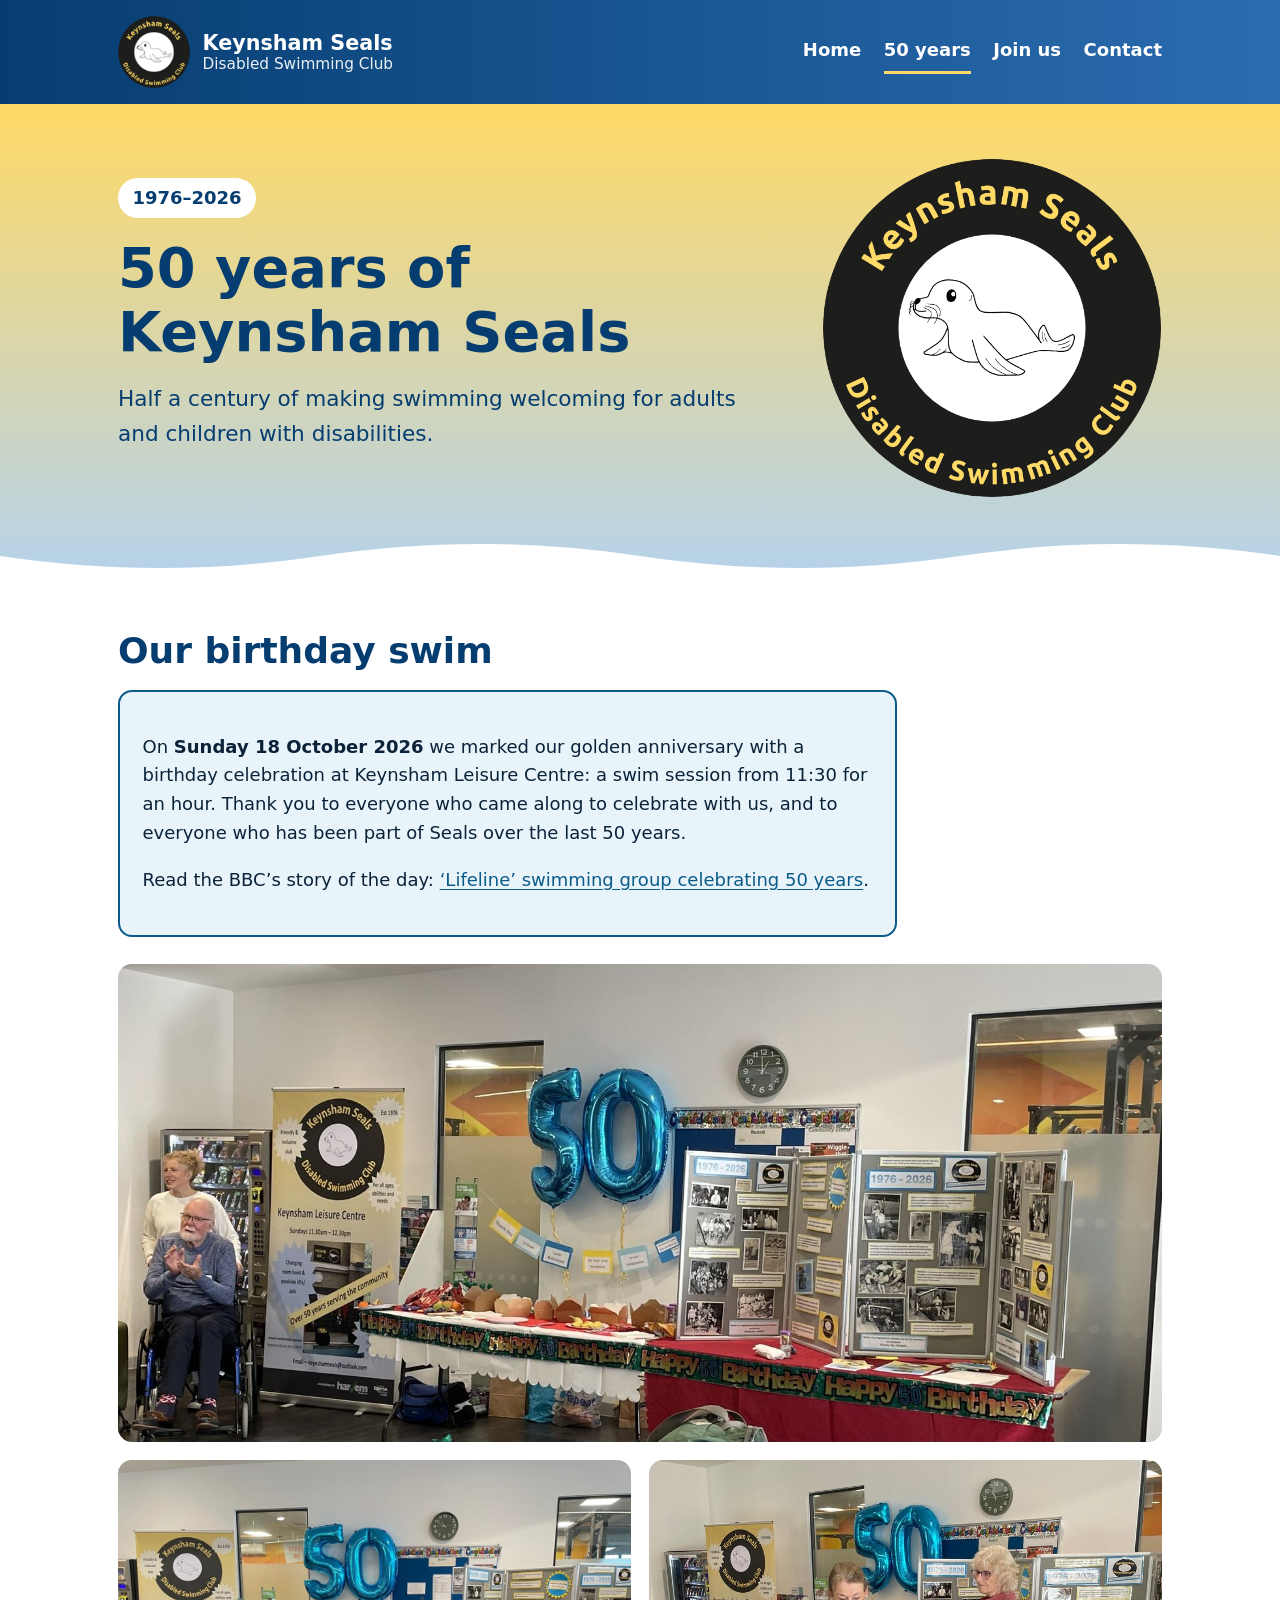
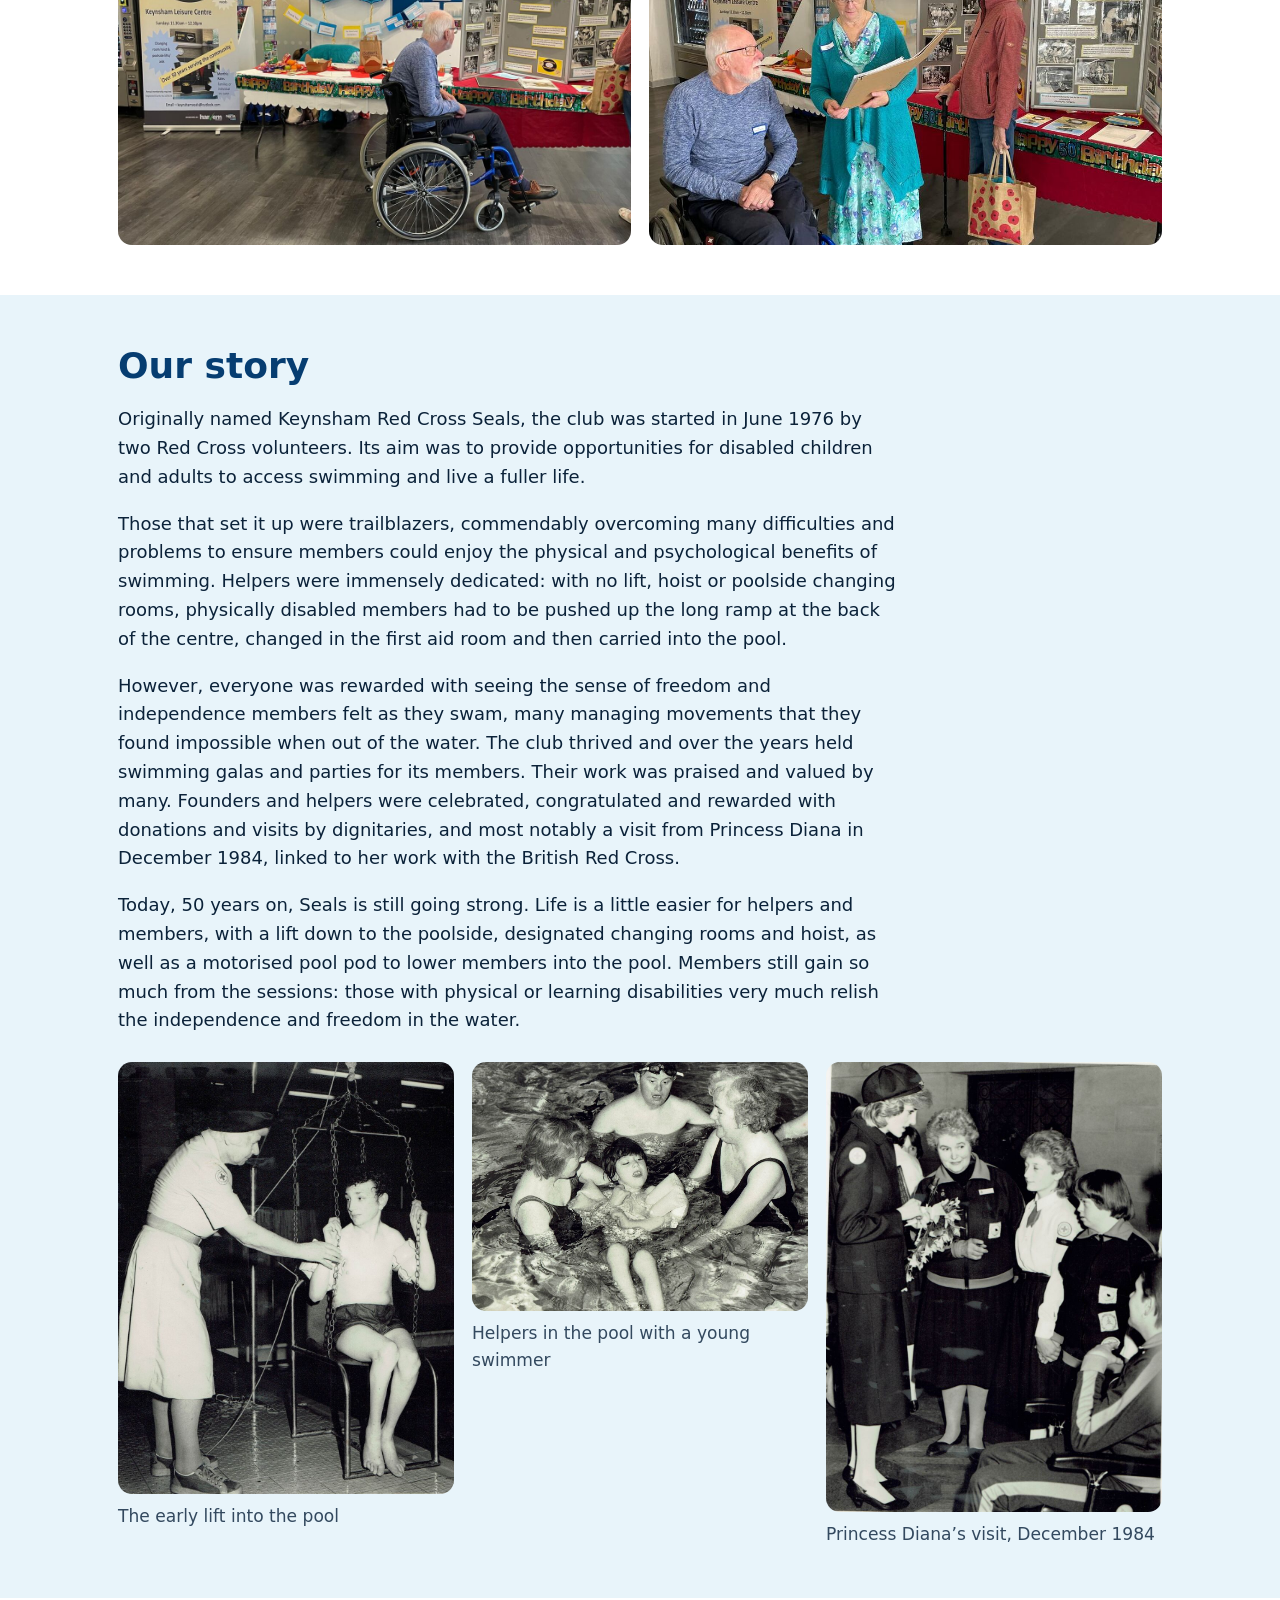
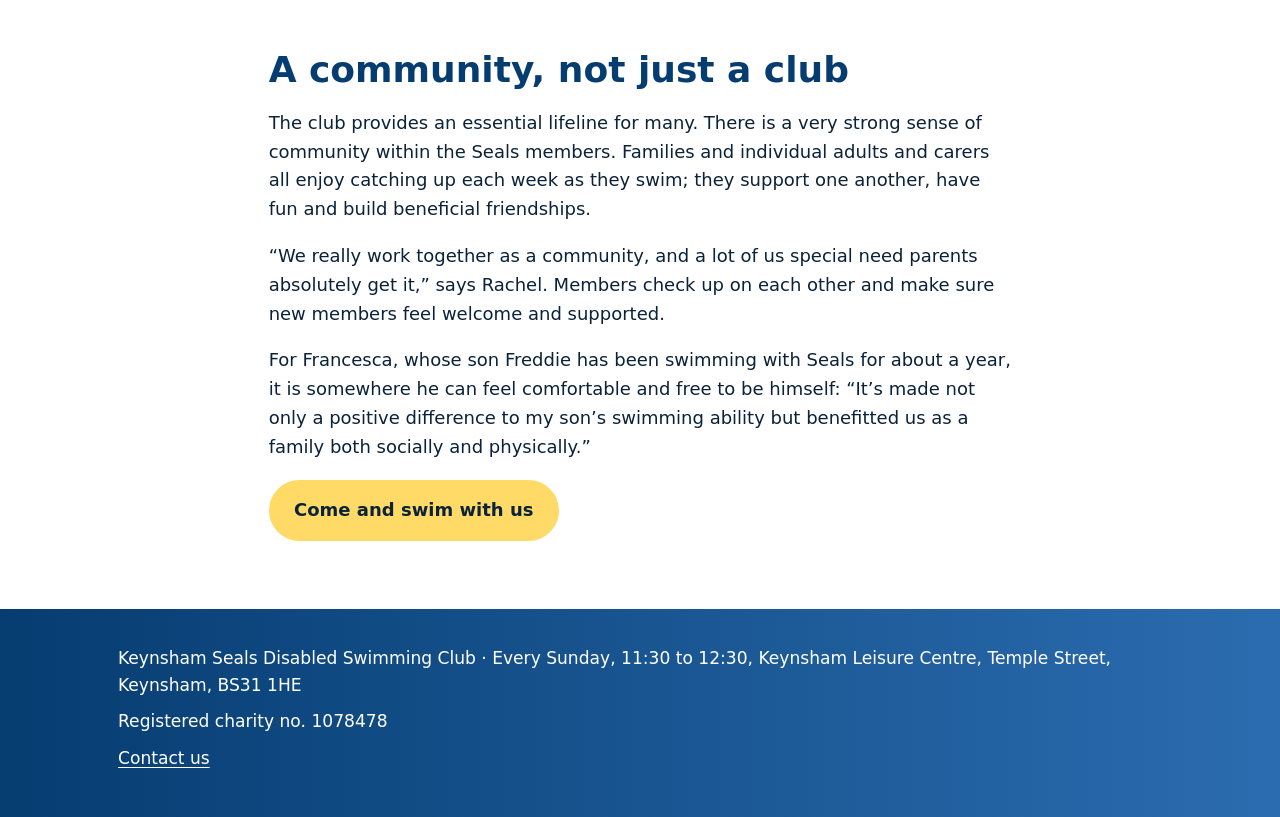
==== commit 92983070: "Rachel's amendments: centred location boxes, open all year, sign crop - "When and where we swim": te" ====
--- a/50-years.html
+++ b/50-years.html
@@ -5,8 +5,8 @@
   <meta name="viewport" content="width=device-width, initial-scale=1">
   <title>50 years of Keynsham Seals</title>
   <meta name="description" content="Keynsham Seals Disabled Swimming Club celebrated 50 years with a birthday swim at Keynsham Leisure Centre on Sunday 18 October 2026.">
-  <link rel="icon" href="img/logo-64.png?v=2026101808" type="image/png">
-  <link rel="stylesheet" href="css/site.css?v=2026101808">
+  <link rel="icon" href="img/logo-64.png?v=2026101811" type="image/png">
+  <link rel="stylesheet" href="css/site.css?v=2026101811">
   <meta property="og:title" content="50 years of Keynsham Seals">
   <meta property="og:description" content="From 1976 to our birthday swim on 18 October 2026.">
   <meta property="og:type" content="article">
@@ -18,7 +18,7 @@
   <header class="site-header">
     <div class="wrap">
       <a class="brand" href="./">
-        <img src="img/logo-104.png?v=2026101808" alt="" width="72" height="72">
+        <img src="img/logo-104.png?v=2026101811" alt="" width="72" height="72">
         <span>Keynsham Seals<small>Disabled Swimming Club</small></span>
       </a>
       <nav class="site-nav" aria-label="Main">
@@ -35,7 +35,7 @@
   <main id="main">
     <div class="hero">
       <div class="wrap hero-grid">
-        <img class="hero-logo" src="img/logo.png?v=2026101808" alt="" width="600" height="600">
+        <img class="hero-logo" src="img/logo.png?v=2026101811" alt="" width="600" height="600">
         <div>
           <span class="badge">1976–2026</span>
           <h1>50 years of Keynsham Seals</h1>
@@ -107,7 +107,7 @@
 
   <footer class="site-footer">
     <div class="wrap">
-      <p>Keynsham Seals Disabled Swimming Club · Every Sunday, 11:30 to 12:30, Keynsham Leisure Centre, Temple Street, Keynsham, BS31 1HE</p>
+      <p>Keynsham Seals Disabled Swimming Club · Every Sunday, 11:30 to 12:30, Keynsham Leisure Centre, Temple Street, Keynsham, BS31&nbsp;1HE</p>
       <p>Registered charity no. 1078478</p>
       <p><a href="./#contact">Contact us</a></p>
     </div>
--- a/css/site.css
+++ b/css/site.css
@@ -65,8 +65,6 @@
 
 .button { display: inline-block; background: var(--sun); color: var(--ink); font-weight: 700; text-decoration: none; padding: 0.8rem 1.3rem; border-radius: 999px; border: 2px solid var(--sun); }
 .button:hover { background: var(--paper); color: var(--ink); }
-.button.ghost { background: transparent; color: var(--paper); border-color: var(--paper); margin-left: 0.5rem; }
-.button.ghost:hover { background: var(--paper); color: var(--ink); }
 .hero-grid { display: grid; grid-template-columns: minmax(0, 1fr) auto; gap: 2rem; align-items: center; }
 .hero-logo { grid-column: 2; grid-row: 1; width: clamp(220px, 28vw, 340px); height: auto; }
 .hero-grid > div { grid-column: 1; grid-row: 1; }
@@ -78,8 +76,6 @@
 .hero .badge { background: var(--paper); color: var(--sea-deep); }
 .hero .button { background: var(--sea-deep); color: var(--paper); border-color: var(--sea-deep); }
 .hero .button:hover { background: var(--paper); color: var(--sea-deep); }
-.hero .button.ghost { background: transparent; color: var(--sea-deep); border-color: var(--sea-deep); }
-.hero .button.ghost:hover { background: var(--paper); }
 
 .fees { list-style: none; padding: 0; margin: 0 0 1.25rem; display: grid; gap: 0.5rem; }
 .fees li { background: var(--paper); border: 2px solid var(--line); border-radius: var(--radius); padding: 0.75rem 1rem; }
@@ -100,6 +96,9 @@
 .card { background: var(--paper); border: 2px solid var(--line); border-radius: var(--radius); padding: 1.25rem; }
 .card p { margin: 0; }
 .card .big { font-size: 1.35rem; font-weight: 700; color: var(--ink); margin-bottom: 0.25rem; }
+.cards.centred .card { text-align: center; }
+.cards.centred .venue-link { flex-direction: column; gap: 0.4rem; }
+.card p + p { margin-top: 0.5rem; }
 
 /* Quotes */
 .quotes { display: grid; grid-template-columns: repeat(auto-fit, minmax(280px, 1fr)); gap: 1rem; margin-top: 1.25rem; }
@@ -125,7 +124,6 @@
 .gallery .wide { grid-column: 1 / -1; }
 .gallery.strip { grid-template-columns: repeat(auto-fit, minmax(220px, 1fr)); }
 .gallery.strip img { aspect-ratio: 4 / 3; object-fit: cover; }
-.gallery.strip img.top { object-position: 50% 12%; }
 .quote-photo { align-self: start; }
 .gallery.even .wide img { aspect-ratio: auto; }
 @media (max-width: 760px) { .split { grid-template-columns: 1fr; } }
@@ -133,11 +131,10 @@
 .notice { background: var(--foam); border: 2px solid var(--sea); border-radius: var(--radius); padding: 1.25rem; max-width: var(--measure); }
 
 /* Footer */
-.site-footer { background: var(--ink); color: #dbe6ee; padding: 2rem 0; font-size: 0.95rem; }
+.site-footer { background: linear-gradient(90deg, var(--sea-deep) 0%, var(--sea-light) 100%); color: var(--paper); padding: 2rem 0; font-size: 0.95rem; }
 .site-footer a { color: #ffffff; }
 .site-footer p { margin: 0 0 0.5rem; }
 
 @media (max-width: 560px) {
-  .button.ghost { margin: 0.75rem 0 0; }
   .hero { padding: 2.25rem 0 3.75rem; }
 }
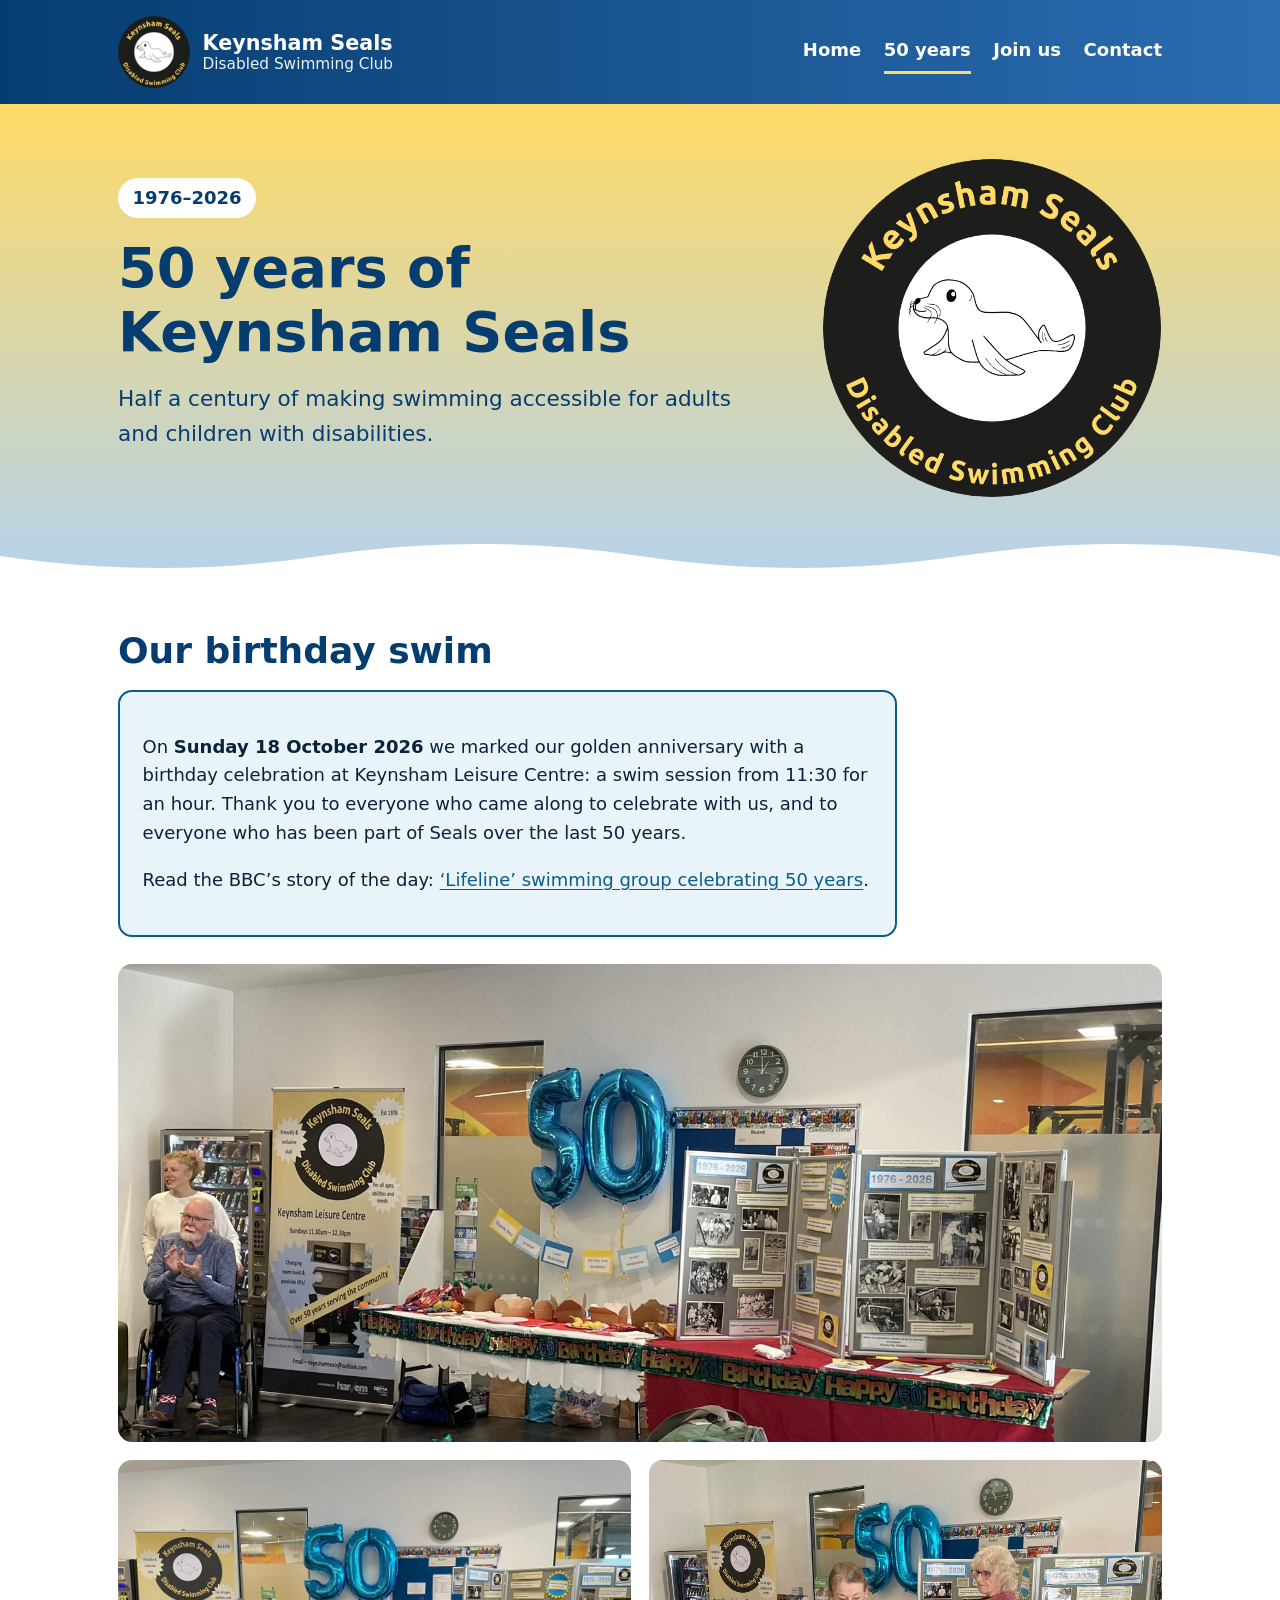
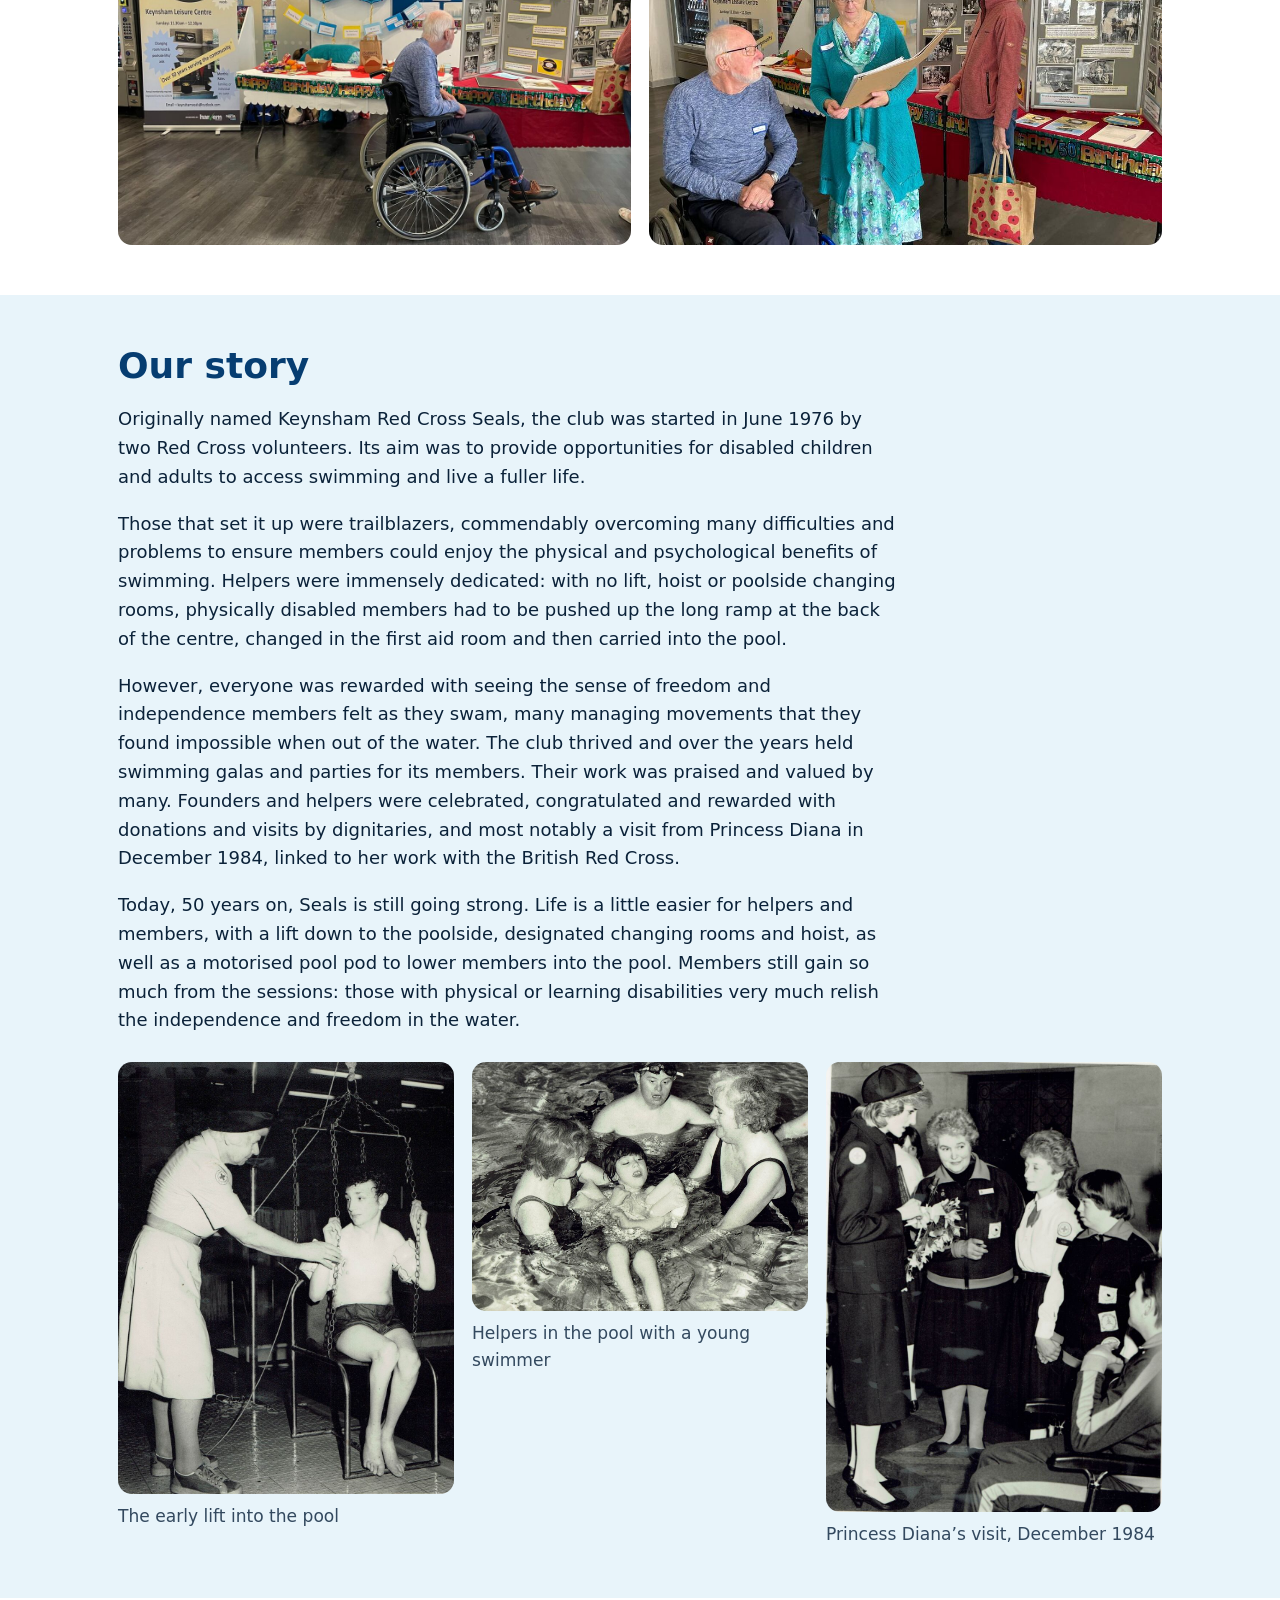
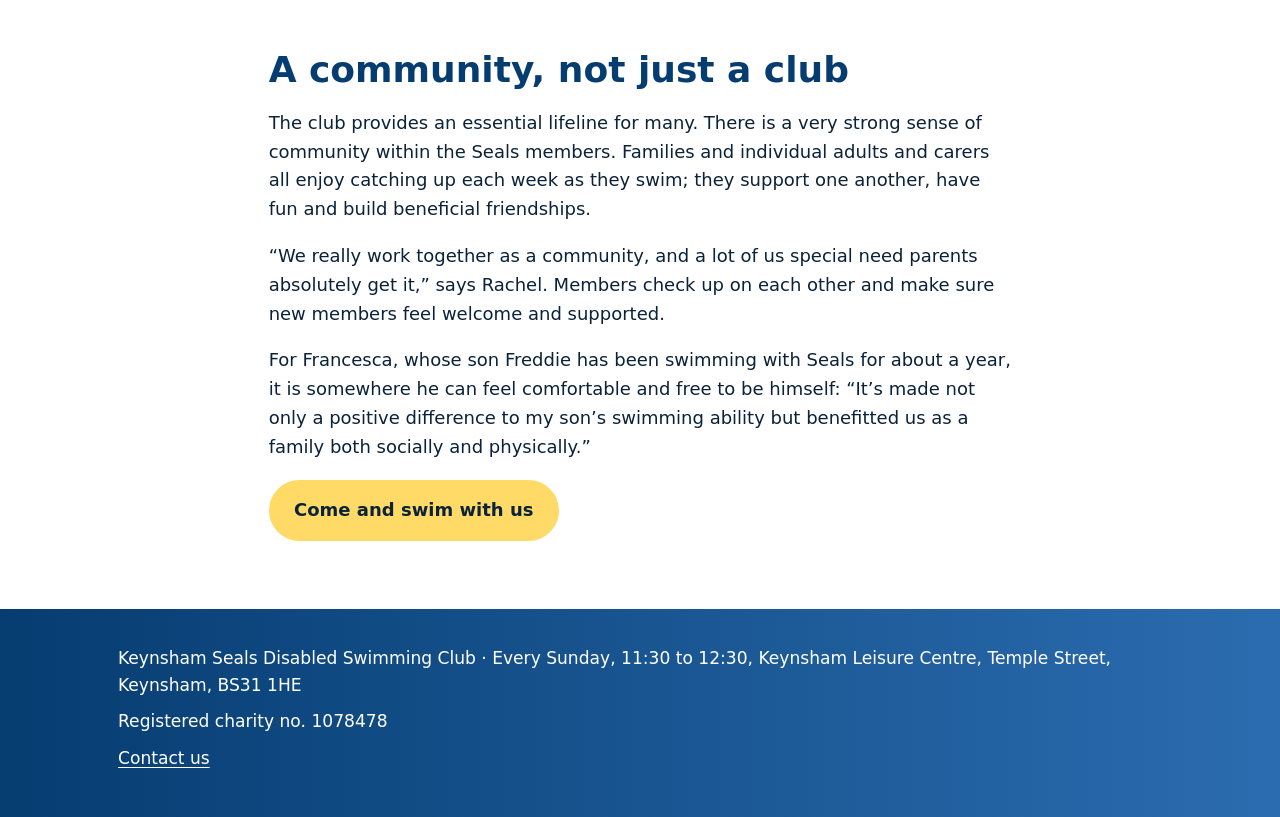
==== commit 79d7f72b: "Rachel's wording: home and 50 years headlines, and Sally's quote Co-Authored-By: Claude Opus 5.5 <no" ====
--- a/50-years.html
+++ b/50-years.html
@@ -5,8 +5,9 @@
   <meta name="viewport" content="width=device-width, initial-scale=1">
   <title>50 years of Keynsham Seals</title>
   <meta name="description" content="Keynsham Seals Disabled Swimming Club celebrated 50 years with a birthday swim at Keynsham Leisure Centre on Sunday 18 October 2026.">
-  <link rel="icon" href="img/logo-64.png?v=2026101811" type="image/png">
-  <link rel="stylesheet" href="css/site.css?v=2026101811">
+  <link rel="icon" href="img/favicon-32.png?v=2026101915" sizes="32x32" type="image/png">
+  <link rel="icon" href="img/favicon.svg?v=2026101915" type="image/svg+xml">
+  <link rel="stylesheet" href="css/site.css?v=2026101813">
   <meta property="og:title" content="50 years of Keynsham Seals">
   <meta property="og:description" content="From 1976 to our birthday swim on 18 October 2026.">
   <meta property="og:type" content="article">
@@ -18,7 +19,7 @@
   <header class="site-header">
     <div class="wrap">
       <a class="brand" href="./">
-        <img src="img/logo-104.png?v=2026101811" alt="" width="72" height="72">
+        <img src="img/logo-104.png?v=2026101813" alt="" width="72" height="72">
         <span>Keynsham Seals<small>Disabled Swimming Club</small></span>
       </a>
       <nav class="site-nav" aria-label="Main">
@@ -35,11 +36,11 @@
   <main id="main">
     <div class="hero">
       <div class="wrap hero-grid">
-        <img class="hero-logo" src="img/logo.png?v=2026101811" alt="" width="600" height="600">
+        <img class="hero-logo" src="img/logo.png?v=2026101813" alt="" width="600" height="600">
         <div>
           <span class="badge">1976–2026</span>
           <h1>50 years of Keynsham Seals</h1>
-          <p>Half a century of making swimming welcoming for adults and children with disabilities.</p>
+          <p>Half a century of making swimming accessible for adults and children with disabilities.</p>
         </div>
       </div>
       <svg class="waves" viewBox="0 0 1440 48" preserveAspectRatio="none" aria-hidden="true" focusable="false">
--- a/css/site.css
+++ b/css/site.css
@@ -118,13 +118,14 @@
 .photo figcaption { color: var(--ink-soft); font-size: 0.95rem; margin-top: 0.5rem; }
 .split { display: grid; grid-template-columns: minmax(0, 1fr) minmax(0, 460px); gap: 2rem; align-items: start; }
 .pair { display: grid; grid-template-columns: 1fr 1fr; gap: 1rem; }
+.pair figcaption { grid-column: 1 / -1; text-align: center; margin-top: 0; }
 .gallery { display: grid; grid-template-columns: repeat(auto-fit, minmax(240px, 1fr)); gap: 1rem; align-items: start; margin-top: 1.5rem; }
 .gallery.even img { aspect-ratio: 4 / 3; object-fit: cover; object-position: 50% 45%; }
 .gallery.even { grid-template-columns: repeat(2, minmax(0, 1fr)); }
 .gallery .wide { grid-column: 1 / -1; }
 .gallery.strip { grid-template-columns: repeat(auto-fit, minmax(220px, 1fr)); }
 .gallery.strip img { aspect-ratio: 4 / 3; object-fit: cover; }
-.quote-photo { align-self: start; }
+.quote-photo { align-self: end; }
 .gallery.even .wide img { aspect-ratio: auto; }
 @media (max-width: 760px) { .split { grid-template-columns: 1fr; } }
 
